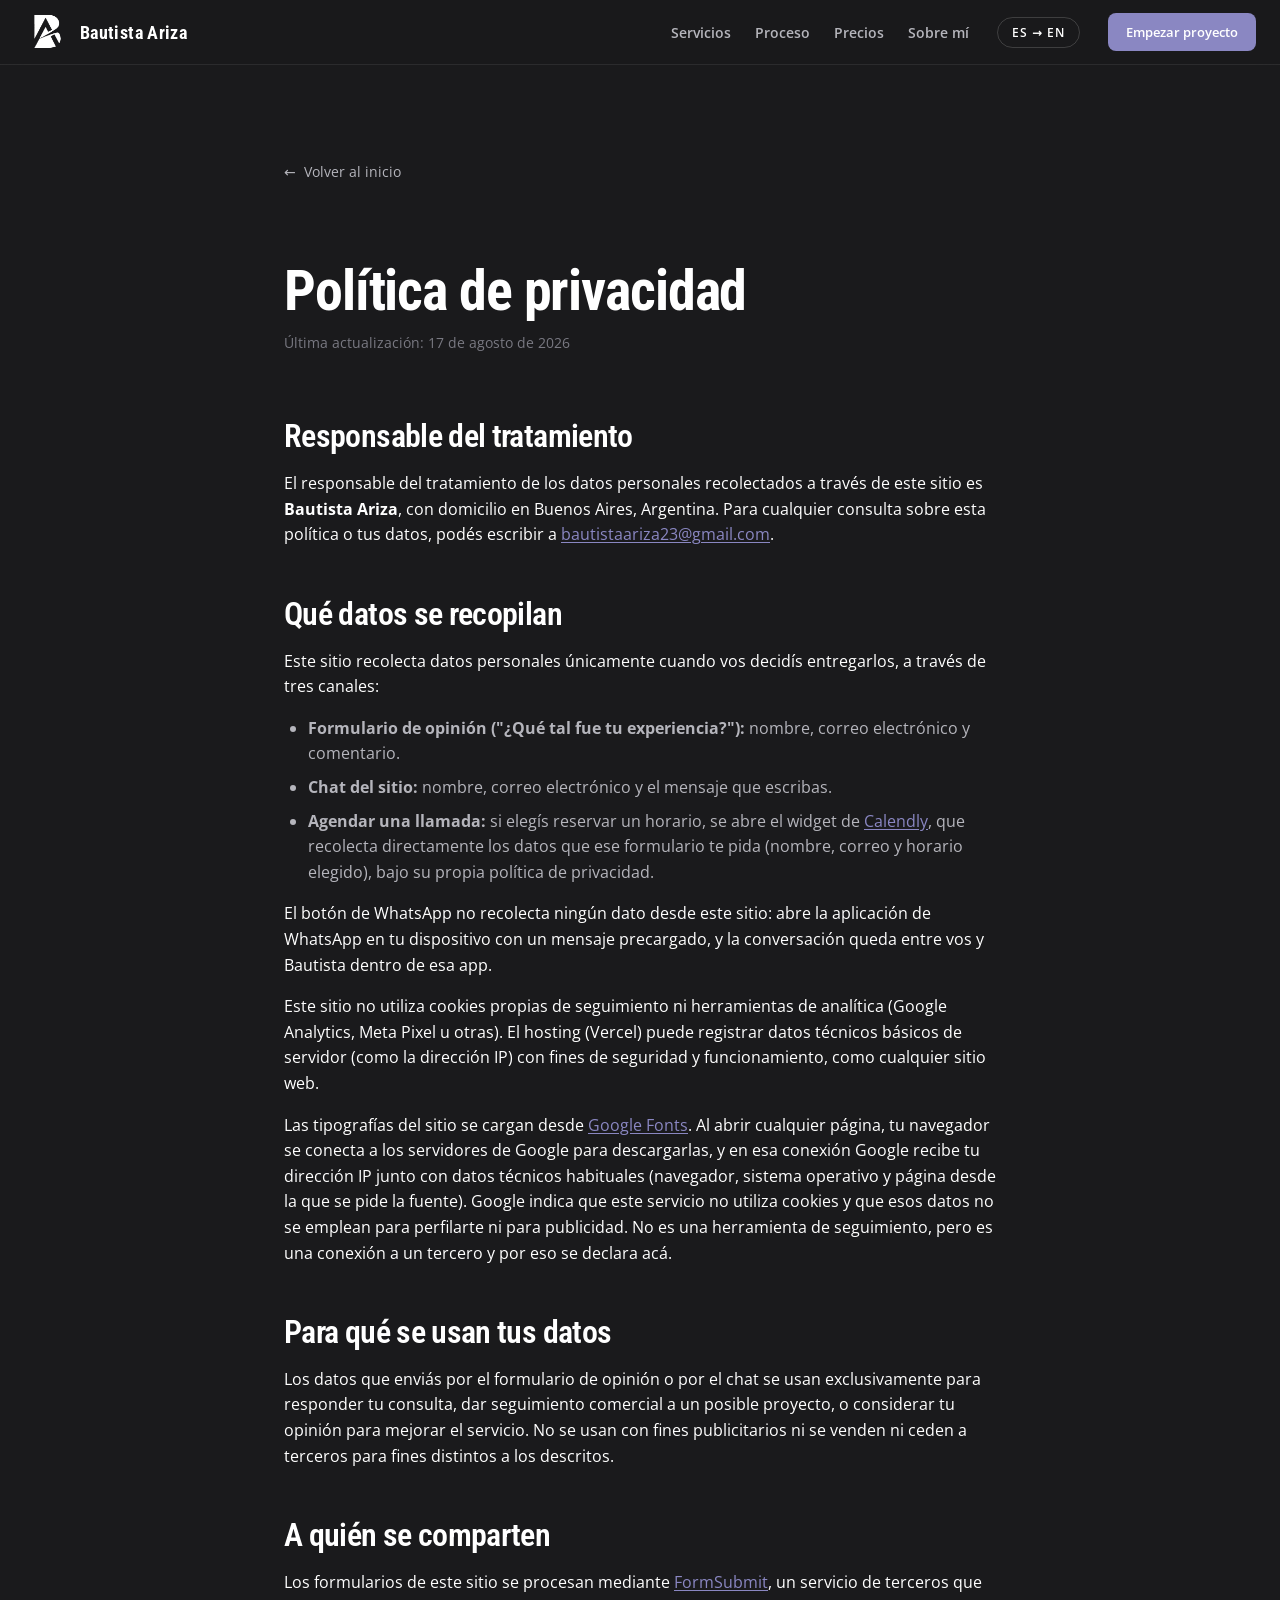
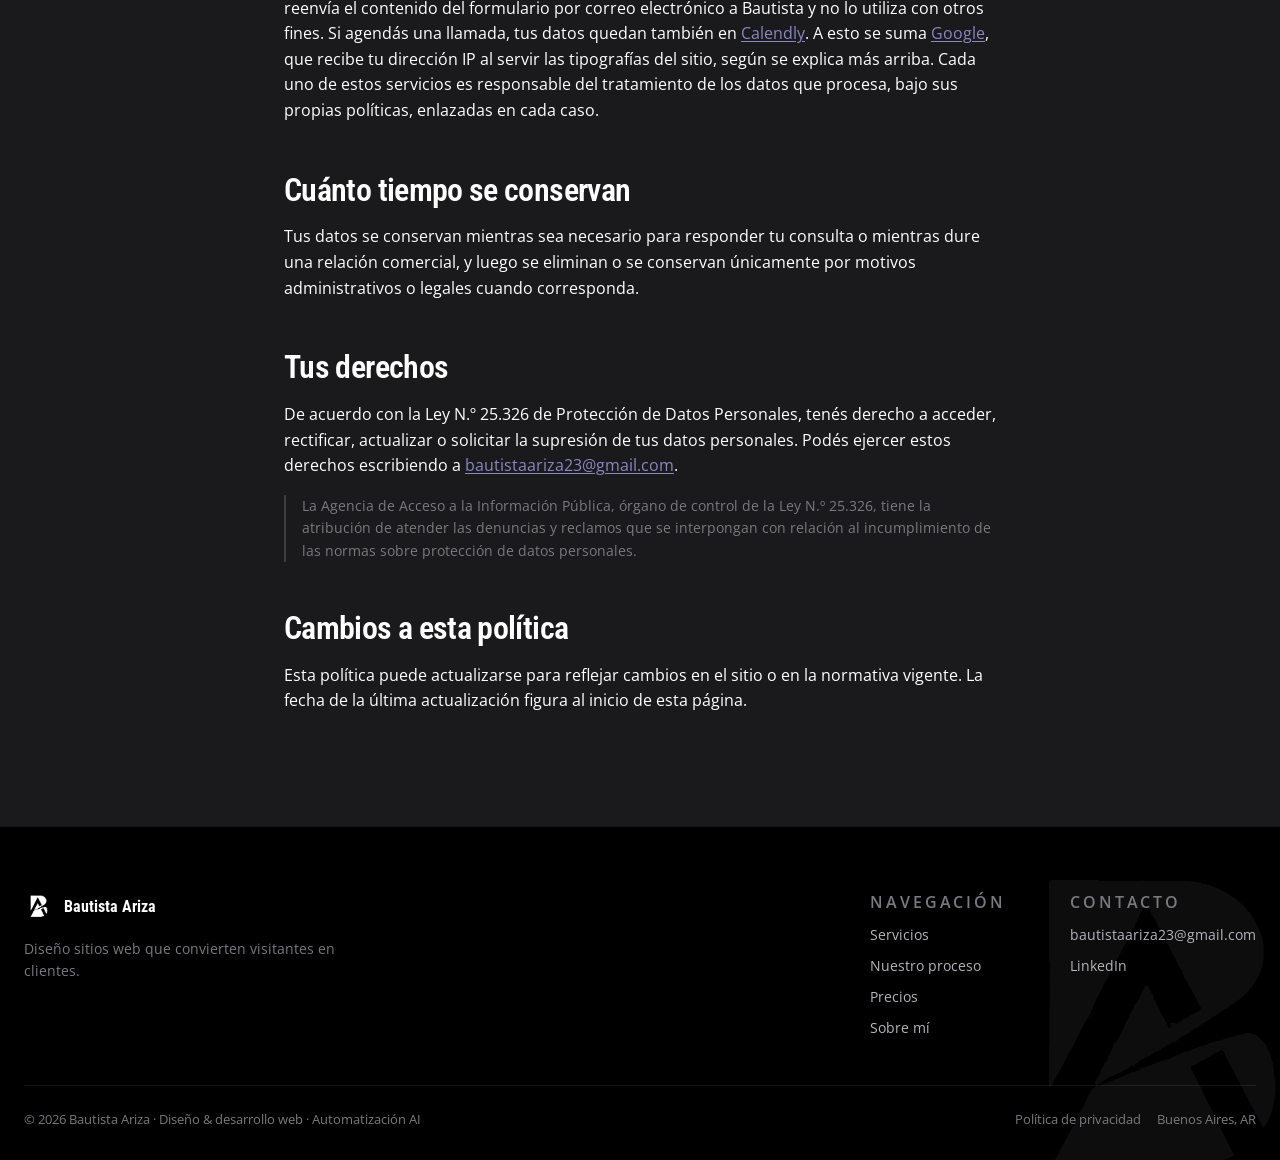
==== privacidad.html @ c078bc6c "Declarar Google Fonts en la política de privacidad css/tokens.css carga Teko, Roboto Condensed y Ope" ====
<!DOCTYPE html>
<html lang="es" data-lang="es" data-theme="dark">
<head>
<meta charset="utf-8">
<meta name="viewport" content="width=device-width, initial-scale=1">
<title>Política de privacidad — Bautista Ariza</title>
<meta name="description" content="Política de privacidad y tratamiento de datos personales del sitio de Bautista Ariza, diseño y desarrollo web.">
<meta name="robots" content="noindex, follow">
<link rel="canonical" href="https://bautistai.vercel.app/privacidad">

<link rel="icon" href="assets/img/logo.png" type="image/png">
<link rel="stylesheet" href="css/tokens.css">
<link rel="stylesheet" href="css/styles.css">

<script src="js/main.js" defer></script>
</head>

<body>

<div class="scroll-progress" id="scroll-progress" aria-hidden="true"></div>

<!-- ====================================================================== -->
<!-- Navegación                                                             -->
<!-- ====================================================================== -->
<nav class="site-nav">
  <div class="nav-inner">
    <a href="/" class="nav-brand">
      <img src="assets/img/logo.png" alt="Bautista Ariza">
      <span class="nav-brand-name">Bautista Ariza</span>
    </a>

    <div class="nav-right">
      <div class="nav-links">
        <a href="/#servicios"><span class="lang-es">Servicios</span><span class="lang-en">Services</span></a>
        <a href="/#proceso"><span class="lang-es">Proceso</span><span class="lang-en">Process</span></a>
        <a href="/#precios"><span class="lang-es">Precios</span><span class="lang-en">Pricing</span></a>
        <a href="/#sobre-mi"><span class="lang-es">Sobre mí</span><span class="lang-en">About</span></a>
      </div>

      <button type="button" class="nav-lang" id="lang-toggle">
        <span class="lang-es">ES → EN</span><span class="lang-en">EN → ES</span>
      </button>

      <a href="/#precios" class="btn btn-primary btn-sm nav-cta">
        <span class="lang-es">Empezar proyecto</span><span class="lang-en">Start a project</span>
      </a>

      <button type="button" class="nav-burger" id="nav-burger" aria-label="Menú" aria-expanded="false" aria-controls="nav-mobile">
        <svg width="20" height="20" viewBox="0 0 24 24" fill="none" stroke="currentColor" stroke-width="1.5" stroke-linecap="round" aria-hidden="true"><path d="M4 7h16"></path><path d="M4 12h16"></path><path d="M4 17h16"></path></svg>
      </button>
    </div>
  </div>

  <div class="nav-mobile" id="nav-mobile">
    <a href="/#servicios"><span class="lang-es">Servicios</span><span class="lang-en">Services</span></a>
    <a href="/#proceso"><span class="lang-es">Proceso</span><span class="lang-en">Process</span></a>
    <a href="/#precios"><span class="lang-es">Precios</span><span class="lang-en">Pricing</span></a>
    <a href="/#sobre-mi"><span class="lang-es">Sobre mí</span><span class="lang-en">About</span></a>
    <a href="/#precios" class="btn btn-primary btn-block">
      <span class="lang-es">Empezar proyecto</span><span class="lang-en">Start a project</span>
    </a>
  </div>
</nav>

<main>
  <section class="section legal wrap">
    <a href="/" class="legal-back">
      <span aria-hidden="true">←</span>
      <span class="lang-es">Volver al inicio</span><span class="lang-en">Back to home</span>
    </a>

    <h1 class="legal-title">
      <span class="lang-es">Política de privacidad</span>
      <span class="lang-en">Privacy policy</span>
    </h1>
    <p class="legal-updated">
      <span class="lang-es">Última actualización: 17 de agosto de 2026</span>
      <span class="lang-en">Last updated: August 17, 2026</span>
    </p>

    <div class="legal-body">
      <!-- ================================================================ -->
      <!-- ESPAÑOL                                                          -->
      <!-- ================================================================ -->
      <div class="lang-es">
        <h2>Responsable del tratamiento</h2>
        <p>
          El responsable del tratamiento de los datos personales recolectados a través de
          este sitio es <strong>Bautista Ariza</strong>, con domicilio en Buenos Aires,
          Argentina. Para cualquier consulta sobre esta política o tus datos, podés
          escribir a <a href="mailto:bautistaariza23@gmail.com">bautistaariza23@gmail.com</a>.
        </p>

        <h2>Qué datos se recopilan</h2>
        <p>Este sitio recolecta datos personales únicamente cuando vos decidís
          entregarlos, a través de tres canales:</p>
        <ul>
          <li><strong>Formulario de opinión ("¿Qué tal fue tu experiencia?"):</strong>
            nombre, correo electrónico y comentario.</li>
          <li><strong>Chat del sitio:</strong> nombre, correo electrónico y el mensaje
            que escribas.</li>
          <li><strong>Agendar una llamada:</strong> si elegís reservar un horario, se
            abre el widget de <a href="https://calendly.com/privacy" target="_blank" rel="noopener">Calendly</a>,
            que recolecta directamente los datos que ese formulario te pida (nombre,
            correo y horario elegido), bajo su propia política de privacidad.</li>
        </ul>
        <p>El botón de WhatsApp no recolecta ningún dato desde este sitio: abre la
          aplicación de WhatsApp en tu dispositivo con un mensaje precargado, y la
          conversación queda entre vos y Bautista dentro de esa app.</p>
        <p>Este sitio no utiliza cookies propias de seguimiento ni herramientas de
          analítica (Google Analytics, Meta Pixel u otras). El hosting (Vercel) puede
          registrar datos técnicos básicos de servidor (como la dirección IP) con
          fines de seguridad y funcionamiento, como cualquier sitio web.</p>
        <p>Las tipografías del sitio se cargan desde
          <a href="https://policies.google.com/privacy" target="_blank" rel="noopener">Google Fonts</a>.
          Al abrir cualquier página, tu navegador se conecta a los servidores de Google
          para descargarlas, y en esa conexión Google recibe tu dirección IP junto con
          datos técnicos habituales (navegador, sistema operativo y página desde la que
          se pide la fuente). Google indica que este servicio no utiliza cookies y que
          esos datos no se emplean para perfilarte ni para publicidad. No es una
          herramienta de seguimiento, pero es una conexión a un tercero y por eso se
          declara acá.</p>

        <h2>Para qué se usan tus datos</h2>
        <p>Los datos que enviás por el formulario de opinión o por el chat se usan
          exclusivamente para responder tu consulta, dar seguimiento comercial a un
          posible proyecto, o considerar tu opinión para mejorar el servicio. No se
          usan con fines publicitarios ni se venden ni ceden a terceros para fines
          distintos a los descritos.</p>

        <h2>A quién se comparten</h2>
        <p>Los formularios de este sitio se procesan mediante
          <a href="https://formsubmit.co/privacy" target="_blank" rel="noopener">FormSubmit</a>,
          un servicio de terceros que reenvía el contenido del formulario por correo
          electrónico a Bautista y no lo utiliza con otros fines. Si agendás una
          llamada, tus datos quedan también en <a href="https://calendly.com/privacy" target="_blank" rel="noopener">Calendly</a>.
          A esto se suma <a href="https://policies.google.com/privacy" target="_blank" rel="noopener">Google</a>,
          que recibe tu dirección IP al servir las tipografías del sitio, según se
          explica más arriba. Cada uno de estos servicios es responsable del
          tratamiento de los datos que procesa, bajo sus propias políticas, enlazadas
          en cada caso.</p>

        <h2>Cuánto tiempo se conservan</h2>
        <p>Tus datos se conservan mientras sea necesario para responder tu consulta o
          mientras dure una relación comercial, y luego se eliminan o se conservan
          únicamente por motivos administrativos o legales cuando corresponda.</p>

        <h2>Tus derechos</h2>
        <p>De acuerdo con la Ley N.º 25.326 de Protección de Datos Personales, tenés
          derecho a acceder, rectificar, actualizar o solicitar la supresión de tus
          datos personales. Podés ejercer estos derechos escribiendo a
          <a href="mailto:bautistaariza23@gmail.com">bautistaariza23@gmail.com</a>.</p>
        <p class="legal-note">
          La Agencia de Acceso a la Información Pública, órgano de control de la
          Ley N.º 25.326, tiene la atribución de atender las denuncias y reclamos que
          se interpongan con relación al incumplimiento de las normas sobre protección
          de datos personales.
        </p>

        <h2>Cambios a esta política</h2>
        <p>Esta política puede actualizarse para reflejar cambios en el sitio o en la
          normativa vigente. La fecha de la última actualización figura al inicio de
          esta página.</p>
      </div>

      <!-- ================================================================ -->
      <!-- ENGLISH                                                          -->
      <!-- ================================================================ -->
      <div class="lang-en">
        <h2>Data controller</h2>
        <p>
          The controller responsible for the personal data collected through this
          site is <strong>Bautista Ariza</strong>, based in Buenos Aires, Argentina.
          For any question about this policy or your data, you can write to
          <a href="mailto:bautistaariza23@gmail.com">bautistaariza23@gmail.com</a>.
        </p>

        <h2>What data is collected</h2>
        <p>This site collects personal data only when you choose to provide it,
          through three channels:</p>
        <ul>
          <li><strong>Feedback form ("How was your experience?"):</strong> name,
            email address and comment.</li>
          <li><strong>Site chat:</strong> name, email address and the message you
            write.</li>
          <li><strong>Booking a call:</strong> if you choose to book a time, the
            <a href="https://calendly.com/privacy" target="_blank" rel="noopener">Calendly</a>
            widget opens and collects directly whatever that form asks for (name,
            email and chosen time), under its own privacy policy.</li>
        </ul>
        <p>The WhatsApp button does not collect any data from this site: it opens
          the WhatsApp app on your device with a pre-filled message, and the
          conversation stays between you and Bautista inside that app.</p>
        <p>This site does not use its own tracking cookies or analytics tools
          (Google Analytics, Meta Pixel or others). The hosting provider (Vercel)
          may log basic technical server data (such as IP address) for security and
          operational purposes, as any website does.</p>
        <p>The site's typefaces are loaded from
          <a href="https://policies.google.com/privacy" target="_blank" rel="noopener">Google Fonts</a>.
          When you open any page, your browser connects to Google's servers to
          download them, and through that connection Google receives your IP address
          along with standard technical data (browser, operating system and the page
          requesting the font). Google states that this service sets no cookies and
          that the data is not used to profile you or for advertising. It is not a
          tracking tool, but it is a connection to a third party, which is why it is
          disclosed here.</p>

        <h2>How your data is used</h2>
        <p>Data submitted through the feedback form or the chat is used solely to
          respond to your inquiry, follow up on a potential project, or consider
          your feedback to improve the service. It is not used for advertising and
          is never sold or shared with third parties for purposes other than those
          described here.</p>

        <h2>Who it's shared with</h2>
        <p>Forms on this site are processed through
          <a href="https://formsubmit.co/privacy" target="_blank" rel="noopener">FormSubmit</a>,
          a third-party service that forwards the form's content by email to
          Bautista and does not use it for any other purpose. If you book a call,
          your data is also held by <a href="https://calendly.com/privacy" target="_blank" rel="noopener">Calendly</a>.
          In addition, <a href="https://policies.google.com/privacy" target="_blank" rel="noopener">Google</a>
          receives your IP address when serving the site's typefaces, as explained
          above. Each of these services is responsible for the data it processes,
          under its own policy, linked in each case.</p>

        <h2>How long it's kept</h2>
        <p>Your data is kept for as long as needed to respond to your inquiry or
          for the duration of a business relationship, and is then deleted or kept
          only for administrative or legal reasons where applicable.</p>

        <h2>Your rights</h2>
        <p>Under Argentina's Personal Data Protection Law No. 25,326, you have the
          right to access, correct, update or request deletion of your personal
          data. You can exercise these rights by writing to
          <a href="mailto:bautistaariza23@gmail.com">bautistaariza23@gmail.com</a>.</p>
        <p class="legal-note">
          The Agencia de Acceso a la Información Pública, Argentina's data
          protection authority, is empowered to handle complaints related to
          non-compliance with personal data protection rules.
        </p>

        <h2>Changes to this policy</h2>
        <p>This policy may be updated to reflect changes to the site or to
          applicable law. The last-updated date appears at the top of this page.</p>
      </div>
    </div>
  </section>
</main>

<!-- ====================================================================== -->
<!-- Pie de página                                                          -->
<!-- ====================================================================== -->
<footer class="site-footer">
  <img class="footer-watermark" src="assets/img/logo.png" alt="" aria-hidden="true">

  <div class="footer-inner">
    <div class="footer-cols">
      <div class="footer-about">
        <div class="footer-brand">
          <img src="assets/img/logo.png" alt="Bautista Ariza">
          <span class="footer-brand-name">Bautista Ariza</span>
        </div>
        <p class="footer-tagline">
          <span class="lang-es">Diseño sitios web que convierten visitantes en clientes.</span>
          <span class="lang-en">I design websites that turn visitors into clients.</span>
        </p>
      </div>

      <nav class="footer-nav">
        <div class="footer-col">
          <span class="footer-col-title"><span class="lang-es">Navegación</span><span class="lang-en">Navigation</span></span>
          <a href="/#servicios"><span class="lang-es">Servicios</span><span class="lang-en">Services</span></a>
          <a href="/#proceso"><span class="lang-es">Nuestro proceso</span><span class="lang-en">Our process</span></a>
          <a href="/#precios"><span class="lang-es">Precios</span><span class="lang-en">Pricing</span></a>
          <a href="/#sobre-mi"><span class="lang-es">Sobre mí</span><span class="lang-en">About</span></a>
        </div>

        <div class="footer-col">
          <span class="footer-col-title"><span class="lang-es">Contacto</span><span class="lang-en">Contact</span></span>
          <a href="mailto:bautistaariza23@gmail.com">bautistaariza23@gmail.com</a>
          <a href="https://www.linkedin.com/in/bautista-ariza-518144189/" target="_blank" rel="noopener">LinkedIn</a>
        </div>
      </nav>
    </div>

    <div class="footer-bottom">
      <span>© 2026 Bautista Ariza · <span class="lang-es">Diseño &amp; desarrollo web · Automatización AI</span><span class="lang-en">Web design &amp; development · AI automation</span></span>
      <div class="footer-legal">
        <a href="privacidad"><span class="lang-es">Política de privacidad</span><span class="lang-en">Privacy policy</span></a>
        <span>Buenos Aires, AR</span>
      </div>
    </div>
  </div>
</footer>

</body>
</html>
---- css/tokens.css ----
/* ==========================================================================
   BA AGENCY — Design Tokens (Colors + Type)
   --------------------------------------------------------------------------
   Single source of truth for color and typography across the design system.
   Token names follow the system's atomic naming: <category>-<role>-<scale>.
   Semantic vars (h1, body, link…) compose primitive vars and should be
   what most components reference.
   ========================================================================== */

/* -------------------------------------------------------------------- FONTS */
/* We rely on Google Fonts for the three families used across the agency.
   If you self-host, drop the .woff2 files into /fonts and replace below. */
@import url('https://fonts.googleapis.com/css2?family=Teko:wght@300;400;500;600;700&family=Roboto+Condensed:ital,wght@0,300;0,400;0,500;0,600;0,700;1,400&family=Open+Sans:ital,wght@0,300;0,400;0,500;0,600;0,700;1,400&display=swap');

:root {
  /* ===== COLOR — PRIMITIVE ============================================== */
  /* Brand */
  --c-brand-purple:       #5B589C;   /* Primary accent — links, focus, CTAs    */
  --c-brand-purple-700:   #46447B;   /* Hover / pressed                        */
  --c-brand-purple-300:   #8A87C2;   /* Soft accent on dark backgrounds        */
  --c-brand-purple-100:   #E6E5F1;   /* Tinted surfaces, badges                */

  /* Neutral scale — runs from pure black to pure white */
  --c-black:              #000000;
  --c-ink-900:            #1A1A1C;   /* Primary surface (dark UI)              */
  --c-ink-800:            #25252A;   /* Elevated dark surfaces                 */
  --c-ink-700:            #33333A;   /* Borders on dark / disabled fg          */
  --c-ink-500:            #797982;   /* Secondary text / muted icons           */
  --c-ink-300:            #B5B5BC;   /* Hairlines / disabled text on light     */
  --c-ink-100:            #EFEFF1;   /* Light surface tint                     */
  --c-ink-50:             #F7F7F9;   /* App background (light)                 */
  --c-white:              #FFFFFF;

  /* ===== COLOR — SEMANTIC =============================================== */
  /* These are the vars components should USE. Light theme defaults. */
  --bg-canvas:            var(--c-white);
  --bg-surface:           var(--c-white);
  --bg-surface-2:         var(--c-ink-50);
  --bg-inverse:           var(--c-ink-900);

  --fg-primary:           var(--c-ink-900);
  --fg-secondary:         var(--c-ink-500);
  --fg-tertiary:          var(--c-ink-300);
  --fg-on-inverse:        var(--c-white);
  --fg-on-accent:         var(--c-white);

  --border-subtle:        rgba(26, 26, 28, 0.08);
  --border-default:       rgba(26, 26, 28, 0.16);
  --border-strong:        var(--c-ink-700);

  --accent:               var(--c-brand-purple);
  --accent-hover:         var(--c-brand-purple-700);
  --accent-soft:          var(--c-brand-purple-100);

  --focus-ring:           rgba(91, 88, 156, 0.45);

  /* Status */
  --c-success:            #2E9D63;
  --c-warning:            #D08A1E;
  --c-error:              #D04646;
  --c-info:               #3577CC;

  /* ===== TYPOGRAPHY — FAMILIES ========================================== */
  --font-display:         'Teko', 'Roboto Condensed', 'Oswald', sans-serif;
  --font-heading:         'Roboto Condensed', 'Teko', sans-serif;
  --font-body:            'Open Sans', system-ui, -apple-system, sans-serif;
  --font-mono:            ui-monospace, 'JetBrains Mono', SFMono-Regular, Menlo, monospace;

  /* ===== TYPOGRAPHY — SCALE ============================================= */
  /* Derived from a 1.250 (major third) ratio, anchored at 16px body.       */
  --t-xs:                 0.75rem;   /* 12px — captions, labels             */
  --t-sm:                 0.875rem;  /* 14px — small body                   */
  --t-base:               1rem;      /* 16px — body                         */
  --t-lg:                 1.125rem;  /* 18px — lead paragraph               */
  --t-xl:                 1.5rem;    /* 24px — h5/h6                        */
  --t-2xl:                2rem;      /* 32px — h3/h4                        */
  --t-3xl:                2.75rem;   /* 44px — h2                           */
  --t-4xl:                3.75rem;   /* 60px — h1                           */
  --t-5xl:                5.5rem;    /* 88px — hero display                 */
  --t-6xl:                7.5rem;    /* 120px — billboard / landing hero    */

  /* ===== TYPOGRAPHY — WEIGHTS / LH / TRACKING =========================== */
  --w-light:              300;
  --w-regular:            400;
  --w-medium:             500;
  --w-semi:               600;
  --w-bold:               700;

  --lh-tight:             1.02;       /* Display — Teko looks best very tight */
  --lh-snug:              1.15;
  --lh-normal:            1.4;
  --lh-relaxed:           1.6;        /* Body copy                            */

  --ls-tight:             -0.02em;
  --ls-display:           -0.01em;
  --ls-normal:            0;
  --ls-wide:              0.04em;
  --ls-eyebrow:           0.18em;     /* Uppercase eyebrows / kickers         */

  /* ===== SPACING (4px grid) ============================================= */
  --s-1:  4px;  --s-2:  8px;   --s-3:  12px; --s-4:  16px;
  --s-5:  20px; --s-6:  24px;  --s-7:  28px; --s-8:  32px;
  --s-12: 48px; --s-16: 64px;  --s-24: 96px; --s-32: 128px;

  /* ===== RADIUS ========================================================= */
  --r-none:  0;
  --r-sm:    4px;
  --r-md:    8px;
  --r-lg:    16px;
  --r-full:  9999px;

  /* ===== SHADOW / ELEVATION ============================================= */
  --shadow-sm:  0 1px 2px rgba(0,0,0,0.06), 0 1px 1px rgba(0,0,0,0.04);
  --shadow-md:  0 4px 12px rgba(0,0,0,0.08), 0 1px 2px rgba(0,0,0,0.04);
  --shadow-lg:  0 12px 32px rgba(0,0,0,0.12), 0 2px 6px rgba(0,0,0,0.06);
  --shadow-xl:  0 28px 64px rgba(0,0,0,0.18), 0 4px 12px rgba(0,0,0,0.08);
  --shadow-glow:0 0 0 4px var(--focus-ring);

  /* ===== MOTION ========================================================= */
  --dur-fast:    150ms;
  --dur-normal:  250ms;
  --dur-slow:    400ms;
  --ease-out:    cubic-bezier(0.16, 1, 0.3, 1);
  --ease-inout:  cubic-bezier(0.65, 0, 0.35, 1);
  --ease-spring: cubic-bezier(0.34, 1.56, 0.64, 1);
}

/* Dark theme — flip semantic vars; primitives unchanged. */
[data-theme="dark"], .theme-dark {
  --bg-canvas:      var(--c-ink-900);
  --bg-surface:     var(--c-ink-800);
  --bg-surface-2:   var(--c-ink-700);
  --bg-inverse:     var(--c-white);

  --fg-primary:     var(--c-white);
  --fg-secondary:   var(--c-ink-300);
  --fg-tertiary:    var(--c-ink-500);
  --fg-on-inverse:  var(--c-ink-900);

  --border-subtle:  rgba(255, 255, 255, 0.08);
  --border-default: rgba(255, 255, 255, 0.16);
  --border-strong:  var(--c-ink-300);

  --accent:         var(--c-brand-purple-300);
  --accent-hover:   var(--c-brand-purple);
  --accent-soft:    rgba(91, 88, 156, 0.18);
}

/* ==========================================================================
   SEMANTIC TYPE STYLES
   These classes are the canonical text styles. Use them rather than rolling
   one-off font-size/weight combos in components.
   ========================================================================== */

.t-display,
.t-display-xl {
  font-family: var(--font-display);
  font-weight: var(--w-medium);
  font-size: var(--t-6xl);
  line-height: var(--lh-tight);
  letter-spacing: var(--ls-display);
  text-transform: uppercase;
}

.t-display-lg {
  font-family: var(--font-display);
  font-weight: var(--w-medium);
  font-size: var(--t-5xl);
  line-height: var(--lh-tight);
  letter-spacing: var(--ls-display);
  text-transform: uppercase;
}

.t-h1, h1 {
  font-family: var(--font-heading);
  font-weight: var(--w-bold);
  font-size: var(--t-4xl);
  line-height: var(--lh-snug);
  letter-spacing: var(--ls-tight);
}

.t-h2, h2 {
  font-family: var(--font-heading);
  font-weight: var(--w-bold);
  font-size: var(--t-3xl);
  line-height: var(--lh-snug);
  letter-spacing: var(--ls-tight);
}

.t-h3, h3 {
  font-family: var(--font-heading);
  font-weight: var(--w-semi);
  font-size: var(--t-2xl);
  line-height: var(--lh-snug);
}

.t-h4, h4 {
  font-family: var(--font-heading);
  font-weight: var(--w-semi);
  font-size: var(--t-xl);
  line-height: var(--lh-snug);
}

.t-eyebrow {
  font-family: var(--font-body);
  font-weight: var(--w-semi);
  font-size: var(--t-xs);
  letter-spacing: var(--ls-eyebrow);
  text-transform: uppercase;
  color: var(--accent);
}

.t-lead {
  font-family: var(--font-body);
  font-weight: var(--w-regular);
  font-size: var(--t-lg);
  line-height: var(--lh-relaxed);
  color: var(--fg-secondary);
}

.t-body, p {
  font-family: var(--font-body);
  font-weight: var(--w-regular);
  font-size: var(--t-base);
  line-height: var(--lh-relaxed);
  color: var(--fg-primary);
}

.t-small {
  font-family: var(--font-body);
  font-weight: var(--w-regular);
  font-size: var(--t-sm);
  line-height: var(--lh-normal);
  color: var(--fg-secondary);
}

.t-caption {
  font-family: var(--font-body);
  font-weight: var(--w-regular);
  font-size: var(--t-xs);
  line-height: var(--lh-normal);
  color: var(--fg-secondary);
}

.t-label {
  font-family: var(--font-body);
  font-weight: var(--w-semi);
  font-size: var(--t-sm);
  line-height: var(--lh-normal);
  letter-spacing: var(--ls-wide);
  text-transform: uppercase;
}

.t-mono, code {
  font-family: var(--font-mono);
  font-size: 0.92em;
}

a, .t-link {
  color: var(--accent);
  text-decoration: none;
  border-bottom: 1px solid currentColor;
  transition: color var(--dur-fast) var(--ease-out);
}
a:hover, .t-link:hover { color: var(--accent-hover); }
---- css/styles.css ----
/* ==========================================================================
   BA AGENCY — Hoja de estilos principal
   --------------------------------------------------------------------------
   Depende de tokens.css (variables de color, tipografía, espaciado y motion).
   Organización del archivo:
     1. Reset y base
     2. Utilidades (layout, idioma, accesibilidad)
     3. Componentes reutilizables (botones, tarjetas, etiquetas)
     4. Secciones (nav, hero, servicios, proceso, precios, sobre mí…)
     5. Animaciones
     6. Media queries
   ========================================================================== */

/* ==========================================================================
   1. RESET Y BASE
   ========================================================================== */

* {
  box-sizing: border-box;
}

html {
  scroll-behavior: smooth;
  background: var(--c-ink-900);
}

body {
  margin: 0;
  background: var(--c-ink-900);
  color: var(--c-white);
  font-family: var(--font-body);
  min-height: 100vh;
}

img {
  display: block;
  max-width: 100%;
}

button {
  font-family: inherit;
  cursor: pointer;
}

a {
  color: var(--c-brand-purple-300);
  text-decoration: none;
  border-bottom: none;
}

a:hover {
  color: #b5b3d9;
}

/* ==========================================================================
   2. UTILIDADES
   ========================================================================== */

/* Contenedor centrado estándar del sitio */
.wrap {
  max-width: 1280px;
  margin: 0 auto;
}

/* Cambio de idioma: el atributo data-lang en <html> decide qué se muestra */
.lang-en {
  display: none;
}

[data-lang='en'] .lang-en {
  display: revert;
}

[data-lang='en'] .lang-es {
  display: none;
}

/* Oculta visualmente pero mantiene el contenido para lectores de pantalla */
.visually-hidden {
  position: absolute;
  width: 1px;
  height: 1px;
  padding: 0;
  margin: -1px;
  overflow: hidden;
  clip: rect(0 0 0 0);
  white-space: nowrap;
  border: 0;
}

/* Grillas responsivas */
.grid {
  display: grid;
  gap: var(--s-6);
}

.grid-2 {
  grid-template-columns: repeat(2, 1fr);
}

.grid-3 {
  grid-template-columns: repeat(3, 1fr);
}

.grid-4 {
  grid-template-columns: repeat(4, 1fr);
  align-items: stretch;
}

/* Fila de botones / elementos en línea */
.actions {
  display: flex;
  gap: var(--s-4);
  flex-wrap: wrap;
  justify-content: center;
}

/* ==========================================================================
   3. COMPONENTES
   ========================================================================== */

/* --- Etiqueta de sección (eyebrow) ------------------------------------- */
.eyebrow {
  font-size: var(--t-xs);
  font-weight: var(--w-semi);
  letter-spacing: var(--ls-eyebrow);
  text-transform: uppercase;
  color: var(--c-brand-purple-300);
}

.section-head .eyebrow {
  display: block;
  margin-bottom: var(--s-4);
}

/* Línea decorativa que se dibuja al entrar en pantalla */
[data-reveal] .eyebrow {
  position: relative;
  padding-left: var(--s-8);
}

[data-reveal] .eyebrow::before {
  content: '';
  position: absolute;
  left: 0;
  top: 50%;
  width: 20px;
  height: 1px;
  background: currentColor;
  transform: translateY(-50%) scaleX(0);
  transform-origin: 0 50%;
  transition: transform var(--dur-slow) var(--ease-out) 120ms;
}

[data-reveal].rv-in .eyebrow::before {
  transform: translateY(-50%) scaleX(1);
}

/* --- Botones ------------------------------------------------------------ */
.btn {
  position: relative;
  overflow: hidden;
  display: inline-flex;
  align-items: center;
  gap: var(--s-2);
  font-family: var(--font-body);
  font-weight: var(--w-semi);
  font-size: var(--t-sm);
  border: 0;
  border-radius: var(--r-md);
  padding: var(--s-3) var(--s-5);
  text-decoration: none;
  background: transparent;
  color: var(--c-white);
  transition:
    transform var(--dur-normal) var(--ease-spring),
    box-shadow var(--dur-normal) ease-out,
    background-color var(--dur-normal) ease-out,
    border-color var(--dur-normal) ease-out,
    color var(--dur-normal) ease-out;
}

/* Brillo que recorre el botón al pasar el mouse */
.btn::after {
  content: '';
  position: absolute;
  top: 0;
  left: -130%;
  width: 60%;
  height: 100%;
  background: linear-gradient(105deg, transparent, rgba(255, 255, 255, 0.22), transparent);
  transform: skewX(-18deg);
  transition: left 500ms ease-out;
  pointer-events: none;
}

.btn:hover::after {
  left: 170%;
}

.btn:hover {
  transform: translateY(-2px) scale(1.02);
}

.btn:active {
  transform: translateY(0) scale(0.98);
}

.btn-primary {
  background: var(--c-brand-purple-300);
  color: var(--c-white);
}

.btn-primary:hover {
  background: #6e6bb8;
  color: var(--c-white);
  box-shadow: 0 8px 28px rgba(91, 88, 156, 0.45);
}

.btn-outline {
  border: 1px solid var(--border-default);
  color: var(--c-white);
  background: transparent;
}

.btn-outline:hover {
  border-color: var(--c-brand-purple-300);
  background: rgba(91, 88, 156, 0.14);
  color: var(--c-white);
  box-shadow: 0 6px 22px rgba(91, 88, 156, 0.25);
}

/* Opción elegida (botones de experiencia en la sección de feedback) */
.btn-outline.is-active {
  border-color: var(--c-brand-purple-300);
}

/* Tamaños */
.btn-lg {
  font-size: 15px;
  padding: 14px var(--s-7);
}

.btn-sm {
  font-size: 13px;
  padding: 10px 18px;
}

/* Botón que se ancla al fondo de una tarjeta de precio */
.btn-block {
  margin-top: auto;
  justify-content: center;
}

/* --- Píldoras ----------------------------------------------------------- */
.pill {
  margin: 0;
  /* tokens.css da line-height 1.6 a todo <p>; acá la píldora se ajusta al texto */
  line-height: normal;
  display: inline-flex;
  align-items: center;
  gap: var(--s-2);
  border: 1px solid rgba(138, 135, 194, 0.4);
  border-radius: var(--r-full);
  padding: 6px var(--s-4);
  font-size: var(--t-xs);
  font-weight: var(--w-semi);
  letter-spacing: var(--ls-eyebrow);
  text-transform: uppercase;
  color: var(--c-brand-purple-300);
}

.pill-dot {
  width: 6px;
  height: 6px;
  border-radius: 50%;
  background: var(--c-brand-purple-300);
  display: inline-block;
}

/* Píldora seleccionable (sección "Sobre mí") */
.pill-choice {
  border: 1px solid var(--border-default);
  border-radius: var(--r-full);
  color: var(--c-white);
  background: transparent;
  font-size: var(--t-sm);
}

.pill-choice:hover,
.pill-choice.is-active {
  border-color: var(--c-brand-purple-300);
  color: var(--c-brand-purple-300);
  background: rgba(255, 255, 255, 0.04);
}

/* --- Tarjetas ----------------------------------------------------------- */
.card {
  display: flex;
  flex-direction: column;
  gap: var(--s-4);
  border-radius: var(--r-lg);
  padding: 40px;
}

.card-filled {
  background: var(--c-ink-800);
}

.card-outlined {
  border: 1px solid var(--border-subtle);
}

.card-head {
  display: flex;
  justify-content: space-between;
  align-items: flex-start;
}

.card-head-center {
  align-items: center;
}

.card-title {
  font-family: var(--font-heading);
  font-weight: var(--w-semi);
  font-size: 26px;
  margin: 0;
  color: var(--c-white);
}

/* Variante usada en las tarjetas del proceso */
.card-title-sm {
  font-size: 24px;
}

.card-text {
  margin: 0;
  color: var(--c-ink-300);
  line-height: var(--lh-relaxed);
  font-size: 15px;
}

.card-icon {
  flex-shrink: 0;
}

/* Numeración de servicios (01, 02…) */
.card-number {
  font-family: var(--font-display);
  font-size: 44px;
  line-height: 1;
  color: var(--c-brand-purple-300);
  font-weight: var(--w-medium);
}

/* Numeración romana del proceso (I, II, III) */
.card-step {
  font-family: var(--font-display);
  font-size: 52px;
  line-height: 1;
  color: var(--c-white);
  font-weight: var(--w-light);
}

/* Insignia de rango de días */
.badge-day {
  border: 1px solid rgba(138, 135, 194, 0.4);
  color: var(--c-brand-purple-300);
  border-radius: var(--r-full);
  padding: var(--s-1) var(--s-3);
  font-size: 11px;
  font-weight: var(--w-semi);
  letter-spacing: 0.1em;
  white-space: nowrap;
}

/* --- Formularios -------------------------------------------------------- */
.field {
  display: flex;
  flex-direction: column;
  gap: var(--s-2);
}

.label {
  font-size: var(--t-sm);
  font-weight: var(--w-semi);
  color: var(--c-ink-300);
}

.input,
.textarea {
  width: 100%;
  background: var(--c-ink-800);
  border: 1px solid var(--c-ink-700);
  border-radius: var(--r-md);
  color: var(--c-white);
  font-family: var(--font-body);
  font-size: 15px;
  outline: none;
  transition:
    border-color var(--dur-fast) var(--ease-out),
    box-shadow var(--dur-fast) var(--ease-out);
}

.input {
  padding: var(--s-3) var(--s-4);
}

.textarea {
  line-height: var(--lh-relaxed);
  padding: var(--s-4);
  resize: vertical;
}

.input:focus,
.textarea:focus {
  border-color: var(--c-brand-purple-300);
  box-shadow: 0 0 0 3px var(--focus-ring);
}

.form-error {
  margin: 0;
  font-size: 13px;
  color: #c25a5a;
}

.form-success {
  margin: 0;
  font-size: var(--t-sm);
  color: var(--c-success);
}

/* ==========================================================================
   4. SECCIONES
   ========================================================================== */

/* --- Barra de progreso de scroll ---------------------------------------- */
.scroll-progress {
  position: fixed;
  top: 0;
  left: 0;
  width: 100%;
  height: 3px;
  background: var(--c-brand-purple-300);
  transform: scaleX(0);
  transform-origin: 0 50%;
  z-index: 60;
  will-change: transform;
}

/* --- Navegación --------------------------------------------------------- */
.site-nav {
  position: fixed;
  top: 0;
  left: 0;
  right: 0;
  z-index: 50;
  backdrop-filter: blur(16px);
  -webkit-backdrop-filter: blur(16px);
  background: rgba(26, 26, 28, 0.7);
  border-bottom: 1px solid var(--border-subtle);
}

.nav-inner {
  max-width: 1280px;
  margin: 0 auto;
  padding: 0 var(--s-6);
  height: 64px;
  display: flex;
  align-items: center;
  justify-content: space-between;
  gap: var(--s-6);
}

.nav-brand {
  display: flex;
  align-items: center;
  gap: var(--s-3);
  border: none;
}

.nav-brand img {
  width: 44px;
  height: 49px;
  object-fit: contain;
}

.nav-brand-name {
  font-family: var(--font-heading);
  font-weight: var(--w-bold);
  font-size: 18px;
  color: var(--c-white);
  letter-spacing: 0.02em;
}

.nav-right {
  display: flex;
  align-items: center;
  gap: 28px;
}

.nav-links {
  display: flex;
  gap: var(--s-6);
  font-size: var(--t-sm);
  font-weight: var(--w-semi);
}

.nav-links a {
  color: var(--c-ink-300);
  border: none;
}

.nav-links a:hover {
  color: var(--c-white);
}

.nav-lang {
  background: transparent;
  border: 1px solid var(--border-default);
  border-radius: var(--r-full);
  color: var(--c-white);
  font-size: var(--t-xs);
  font-weight: var(--w-semi);
  letter-spacing: 0.08em;
  padding: 6px 14px;
  display: inline-flex;
  gap: 6px;
  align-items: center;
  transition:
    border-color var(--dur-fast) var(--ease-out),
    color var(--dur-fast) var(--ease-out);
}

.nav-lang:hover {
  border-color: var(--c-brand-purple-300);
  color: var(--c-brand-purple-300);
}

.nav-burger {
  display: none;
  align-items: center;
  justify-content: center;
  width: 40px;
  height: 40px;
  background: transparent;
  border: 1px solid var(--border-default);
  border-radius: var(--r-md);
  color: var(--c-white);
}

.nav-mobile {
  display: none;
  border-top: 1px solid var(--border-subtle);
  background: rgba(26, 26, 28, 0.95);
  padding: var(--s-4) var(--s-6) var(--s-6);
  flex-direction: column;
  gap: var(--s-4);
  font-size: var(--t-base);
  font-weight: var(--w-semi);
}

.nav-mobile.is-open {
  display: flex;
}

.nav-mobile a {
  color: var(--c-white);
  border: none;
  padding: var(--s-2) 0;
}

/* --- Hero --------------------------------------------------------------- */
.hero {
  position: relative;
  overflow: hidden;
  padding: 200px var(--s-6) 140px;
  text-align: center;
}

/* Resplandor radial detrás del titular */
.hero::before {
  content: '';
  position: absolute;
  inset: 0;
  background: radial-gradient(
    ellipse 70% 55% at 50% -10%,
    rgba(91, 88, 156, 0.35),
    transparent 70%
  );
  pointer-events: none;
}

.hero-inner {
  position: relative;
  max-width: 960px;
  margin: 0 auto;
  display: flex;
  flex-direction: column;
  align-items: center;
  gap: 28px;
  animation: heroIn var(--dur-slow) var(--ease-out) both;
}

.hero-title {
  font-family: var(--font-display);
  font-weight: var(--w-medium);
  font-size: clamp(56px, 8.5vw, 118px);
  line-height: var(--lh-tight);
  letter-spacing: var(--ls-display);
  text-transform: uppercase;
  margin: 0;
  color: var(--c-white);
}

/* Palabra que rota automáticamente en el titular */
.hero-rotator {
  color: var(--c-brand-purple-300);
  display: inline-block;
  animation: wordIn var(--dur-normal) var(--ease-out) both;
}

.hero-lead {
  font-size: var(--t-lg);
  line-height: var(--lh-relaxed);
  color: var(--c-ink-300);
  max-width: 600px;
  margin: 0;
  text-wrap: pretty;
}

/* --- Secciones genéricas ------------------------------------------------ */
.section {
  padding: var(--s-24) var(--s-6);
}

.section-dark {
  background: var(--c-black);
}

.section-head {
  margin-bottom: var(--s-16);
}

.section-title {
  font-family: var(--font-display);
  font-weight: var(--w-medium);
  font-size: clamp(44px, 5.5vw, 80px);
  line-height: var(--lh-tight);
  text-transform: uppercase;
  letter-spacing: var(--ls-display);
  margin: 0;
  color: var(--c-white);
}

/* --- Precios ------------------------------------------------------------ */
.pricing-head {
  margin-bottom: var(--s-4);
}

.pricing-intro {
  color: var(--c-ink-300);
  font-size: var(--t-base);
  max-width: 560px;
  margin: 0 0 var(--s-16);
  line-height: var(--lh-relaxed);
}

.price-card {
  background: var(--c-ink-800);
  border-radius: var(--r-lg);
  padding: var(--s-8);
  display: flex;
  flex-direction: column;
  gap: var(--s-4);
}

.price-card-featured {
  border: 1px solid var(--c-brand-purple-300);
  position: relative;
}

.price-badge {
  position: absolute;
  top: -12px;
  left: var(--s-6);
  background: var(--c-brand-purple);
  color: var(--c-white);
  border-radius: var(--r-full);
  padding: var(--s-1) var(--s-3);
  font-size: 11px;
  font-weight: var(--w-semi);
  letter-spacing: 0.08em;
}

.price-title {
  font-family: var(--font-heading);
  font-weight: var(--w-bold);
  font-size: 22px;
  margin: var(--s-2) 0 0;
  color: var(--c-white);
  text-transform: uppercase;
}

.price-text {
  margin: 0;
  color: var(--c-ink-300);
  font-size: var(--t-sm);
  line-height: 1.5;
}

/* Bloque "Empezando desde $600" */
.price-line {
  margin: 0;
  line-height: normal;
}

.price-from {
  font-size: var(--t-xs);
  color: var(--c-ink-500);
  display: block;
}

.price-amount {
  font-family: var(--font-display);
  font-size: 48px;
  color: var(--c-white);
  line-height: 1.1;
}

/* "USD" junto al monto: mismo peso que "Empezando desde", no compite con el número */
.price-currency {
  margin-left: var(--s-1);
  font-family: var(--font-body);
  font-size: var(--t-sm);
  font-weight: var(--w-semi);
  letter-spacing: 0.04em;
  color: var(--c-ink-500);
}

.tag-list {
  display: flex;
  flex-wrap: wrap;
  gap: var(--s-2);
}

.tag {
  border: 1px solid var(--border-default);
  border-radius: var(--r-sm);
  padding: var(--s-1) 10px;
  font-size: var(--t-xs);
  color: var(--c-ink-300);
}

/* --- Sobre mí ----------------------------------------------------------- */
.about-inner {
  max-width: 720px;
  margin: 0 auto;
  text-align: center;
  display: flex;
  flex-direction: column;
  align-items: center;
  gap: var(--s-6);
}

.about-photo {
  width: 318px;
  height: 352px;
  object-fit: contain;
}

.about-inner .eyebrow {
  font-size: var(--t-base);
}

.about-text {
  margin: 0;
  font-size: 20px;
  line-height: 1.7;
  color: var(--c-ink-300);
  text-wrap: pretty;
}

.about-question {
  margin: 0;
  font-family: var(--font-heading);
  font-weight: var(--w-semi);
  font-size: 20px;
  color: var(--c-white);
}

.pill-group {
  display: flex;
  flex-wrap: wrap;
  justify-content: center;
  gap: var(--s-3);
  max-width: 640px;
}

/* Bloque de mensaje que aparece al elegir un objetivo */
.goal-box {
  width: 100%;
  max-width: 560px;
  display: flex;
  flex-direction: column;
  gap: var(--s-4);
  text-align: left;
}

.goal-box[hidden] {
  display: none;
}

/* --- Feedback ----------------------------------------------------------- */
.narrow {
  max-width: 800px;
  margin: 0 auto;
  text-align: center;
}

.stack-center {
  display: flex;
  flex-direction: column;
  align-items: center;
  gap: var(--s-6);
}

.feedback-title {
  font-size: clamp(40px, 5vw, 64px);
}

.feedback-lead {
  margin: 0;
  color: var(--c-ink-300);
  font-size: var(--t-base);
  line-height: var(--lh-relaxed);
  max-width: 540px;
}

.feedback-form {
  width: 100%;
  max-width: 560px;
  display: flex;
  flex-direction: column;
  gap: var(--s-4);
  text-align: left;
}

.feedback-form[hidden] {
  display: none;
}

.fb-fields {
  display: grid;
  grid-template-columns: 1fr 1fr;
  gap: var(--s-4);
}

/* --- Documento legal (política de privacidad) --------------------------- */
.legal {
  max-width: 760px;
  padding-top: 160px;
}

.legal-title {
  font-size: clamp(36px, 5vw, 56px);
  margin-bottom: var(--s-2);
}

.legal-updated {
  margin: 0 0 var(--s-16);
  color: var(--c-ink-500);
  font-size: var(--t-sm);
}

.legal-back {
  display: inline-flex;
  align-items: center;
  gap: var(--s-2);
  font-size: var(--t-sm);
  color: var(--c-ink-300);
  border: none;
  margin-bottom: var(--s-8);
}

.legal-back:hover {
  color: var(--c-white);
}

/* Tipografía de lectura: más angosta e interlineada que el resto del sitio,
   pensada para párrafos largos en vez de titulares de marketing. */
.legal-body {
  color: var(--c-ink-300);
  font-size: var(--t-base);
  line-height: var(--lh-relaxed);
}

.legal-body h2 {
  font-family: var(--font-heading);
  font-weight: var(--w-semi);
  font-size: var(--t-2xl);
  color: var(--c-white);
  margin: var(--s-12) 0 var(--s-4);
}

.legal-body h2:first-child {
  margin-top: 0;
}

.legal-body p {
  margin: 0 0 var(--s-4);
}

.legal-body ul {
  margin: 0 0 var(--s-4);
  padding-left: var(--s-6);
}

.legal-body li {
  margin-bottom: var(--s-2);
}

.legal-body a {
  text-decoration: underline;
  text-underline-offset: 2px;
}

.legal-note {
  border-left: 2px solid var(--border-default);
  padding-left: var(--s-4);
  font-size: var(--t-sm);
  color: var(--c-ink-500);
}

/* --- Contacto ----------------------------------------------------------- */
.contact {
  padding: var(--s-32) var(--s-6);
  position: relative;
  overflow: hidden;
}

.contact::before {
  content: '';
  position: absolute;
  inset: 0;
  background: radial-gradient(
    ellipse 60% 60% at 50% 110%,
    rgba(91, 88, 156, 0.25),
    transparent 70%
  );
  pointer-events: none;
}

.contact-inner {
  position: relative;
  max-width: 800px;
  margin: 0 auto;
  text-align: center;
  display: flex;
  flex-direction: column;
  align-items: center;
  gap: 28px;
}

.contact-title {
  font-size: clamp(48px, 7vw, 96px);
}

.contact-note {
  margin: 0;
  font-size: 13px;
  color: var(--c-ink-500);
}

/* --- Pie de página ------------------------------------------------------ */
.site-footer {
  background: var(--c-black);
  border-top: 1px solid var(--border-subtle);
  position: relative;
  overflow: hidden;
}

.footer-watermark {
  position: absolute;
  right: -60px;
  bottom: -80px;
  width: 380px;
  opacity: 0.05;
  pointer-events: none;
}

.footer-inner {
  max-width: 1280px;
  margin: 0 auto;
  padding: var(--s-16) var(--s-6) var(--s-8);
  position: relative;
}

.footer-cols {
  display: flex;
  flex-wrap: wrap;
  gap: var(--s-12);
  justify-content: space-between;
  margin-bottom: var(--s-12);
}

.footer-about {
  max-width: 320px;
  display: flex;
  flex-direction: column;
  gap: var(--s-4);
}

.footer-brand {
  display: flex;
  align-items: center;
  gap: var(--s-3);
}

.footer-brand img {
  width: 28px;
  height: 31px;
  object-fit: contain;
}

.footer-brand-name {
  font-family: var(--font-heading);
  font-weight: var(--w-bold);
  font-size: var(--t-base);
  color: var(--c-white);
}

.footer-tagline {
  margin: 0;
  font-size: var(--t-sm);
  color: var(--c-ink-500);
  line-height: var(--lh-relaxed);
}

.footer-nav {
  display: flex;
  gap: var(--s-16);
  flex-wrap: wrap;
}

.footer-col {
  display: flex;
  flex-direction: column;
  gap: var(--s-3);
}

.footer-col-title {
  font-size: var(--t-base);
  font-weight: var(--w-semi);
  letter-spacing: var(--ls-eyebrow);
  text-transform: uppercase;
  color: var(--c-ink-500);
}

.footer-col a {
  font-size: var(--t-sm);
  color: var(--c-ink-300);
  border: none;
}

.footer-col a:hover {
  color: var(--c-white);
}

.footer-bottom {
  border-top: 1px solid var(--border-subtle);
  padding-top: var(--s-6);
  display: flex;
  justify-content: space-between;
  flex-wrap: wrap;
  gap: var(--s-3);
}

.footer-bottom span {
  font-size: 13px;
  color: var(--c-ink-500);
}

.footer-legal {
  display: flex;
  align-items: center;
  gap: var(--s-4);
}

.footer-legal a {
  font-size: 13px;
  color: var(--c-ink-500);
  border: none;
}

.footer-legal a:hover {
  color: var(--c-white);
}

/* ==========================================================================
   5. ANIMACIONES
   ========================================================================== */

@keyframes heroIn {
  from {
    opacity: 0;
    transform: translateY(16px);
  }
  to {
    opacity: 1;
    transform: none;
  }
}

@keyframes wordIn {
  from {
    opacity: 0;
    transform: translateY(18px);
  }
  to {
    opacity: 1;
    transform: none;
  }
}

/* Elementos que aparecen al entrar en el viewport */
[data-reveal] {
  opacity: 0;
  transform: translateY(24px) scale(0.98);
  transition:
    opacity var(--dur-slow) var(--ease-out),
    transform var(--dur-slow) var(--ease-out),
    border-color var(--dur-normal) var(--ease-out);
}

[data-reveal].rv-in {
  opacity: 1;
  transform: none;
}

/* Elevación al pasar el mouse sobre las tarjetas de una grilla */
.grid-2 > [data-reveal]:hover,
.grid-3 > [data-reveal]:hover,
.grid-4 > [data-reveal]:hover {
  transform: translateY(-8px);
  border-color: rgba(138, 135, 194, 0.35);
}

/* Escalonado de la aparición dentro de una grilla */
.grid > [data-reveal]:nth-child(2) {
  transition-delay: 80ms;
}

.grid > [data-reveal]:nth-child(3) {
  transition-delay: 160ms;
}

.grid > [data-reveal]:nth-child(4) {
  transition-delay: 240ms;
}

.grid-3 > [data-reveal]:nth-child(2) {
  transition-delay: 100ms;
}

.grid-3 > [data-reveal]:nth-child(3) {
  transition-delay: 200ms;
}

/* Respeta la preferencia del sistema de reducir animaciones */
@media (prefers-reduced-motion: reduce) {
  *,
  *::before,
  *::after {
    animation-duration: 0.001ms !important;
    animation-iteration-count: 1 !important;
    transition-duration: 0.001ms !important;
  }

  html {
    scroll-behavior: auto;
  }

  [data-reveal] {
    opacity: 1 !important;
    transform: none !important;
  }

  .grid-2 > [data-reveal]:hover,
  .grid-3 > [data-reveal]:hover,
  .grid-4 > [data-reveal]:hover {
    transform: none !important;
  }

  .scroll-progress {
    transition: none !important;
  }
}

/* ==========================================================================
   6. MEDIA QUERIES
   ========================================================================== */

@media (max-width: 1180px) {
  .grid-4 {
    grid-template-columns: repeat(2, 1fr);
  }
}

@media (max-width: 960px) {
  .nav-links,
  .nav-cta {
    display: none;
  }

  .nav-burger {
    display: inline-flex;
  }

  .grid-2,
  .grid-3 {
    grid-template-columns: 1fr;
  }
}

@media (max-width: 640px) {
  .grid-4 {
    grid-template-columns: 1fr;
  }

  .fb-fields {
    grid-template-columns: 1fr;
  }

  .section,
  .contact {
    padding: var(--s-16) var(--s-5);
  }

  .hero {
    padding: 140px var(--s-5) var(--s-24);
  }

  .card {
    padding: 28px;
  }

  .footer-cols {
    flex-direction: column;
    gap: var(--s-8);
  }
}
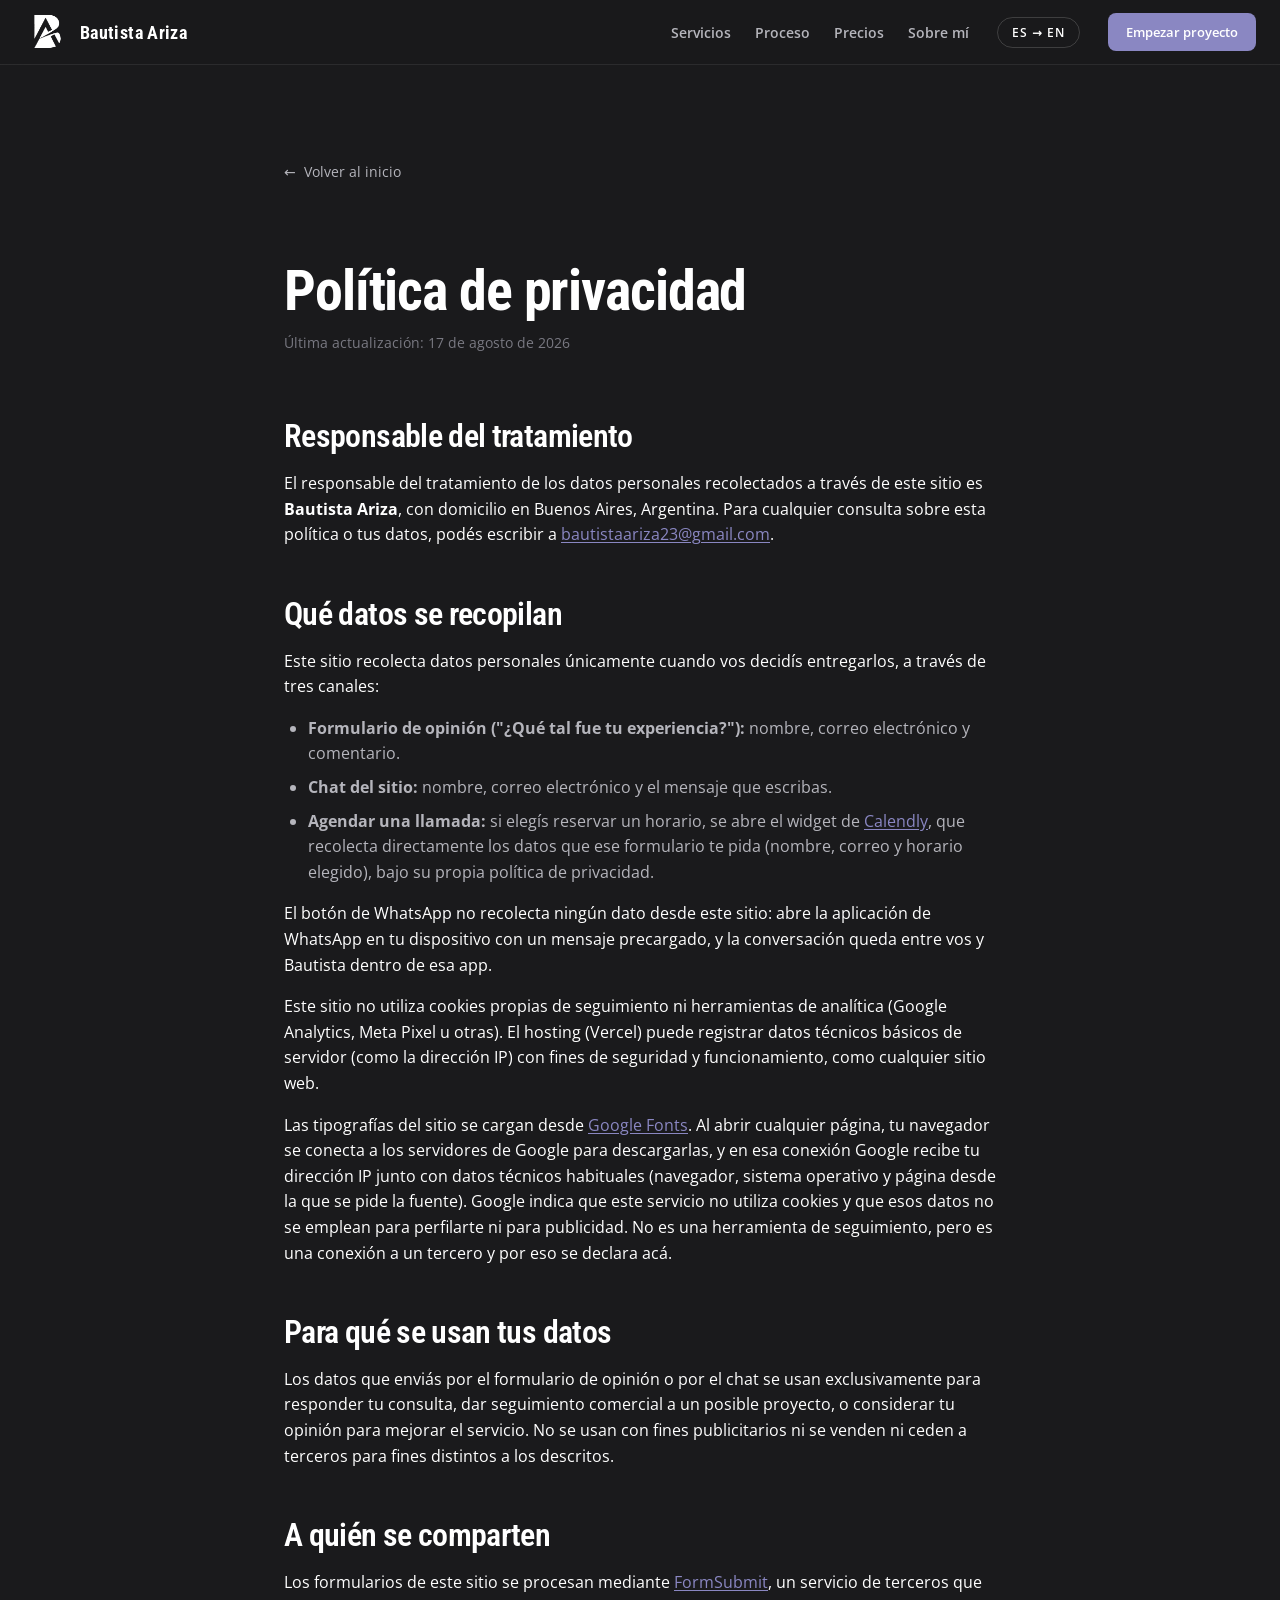
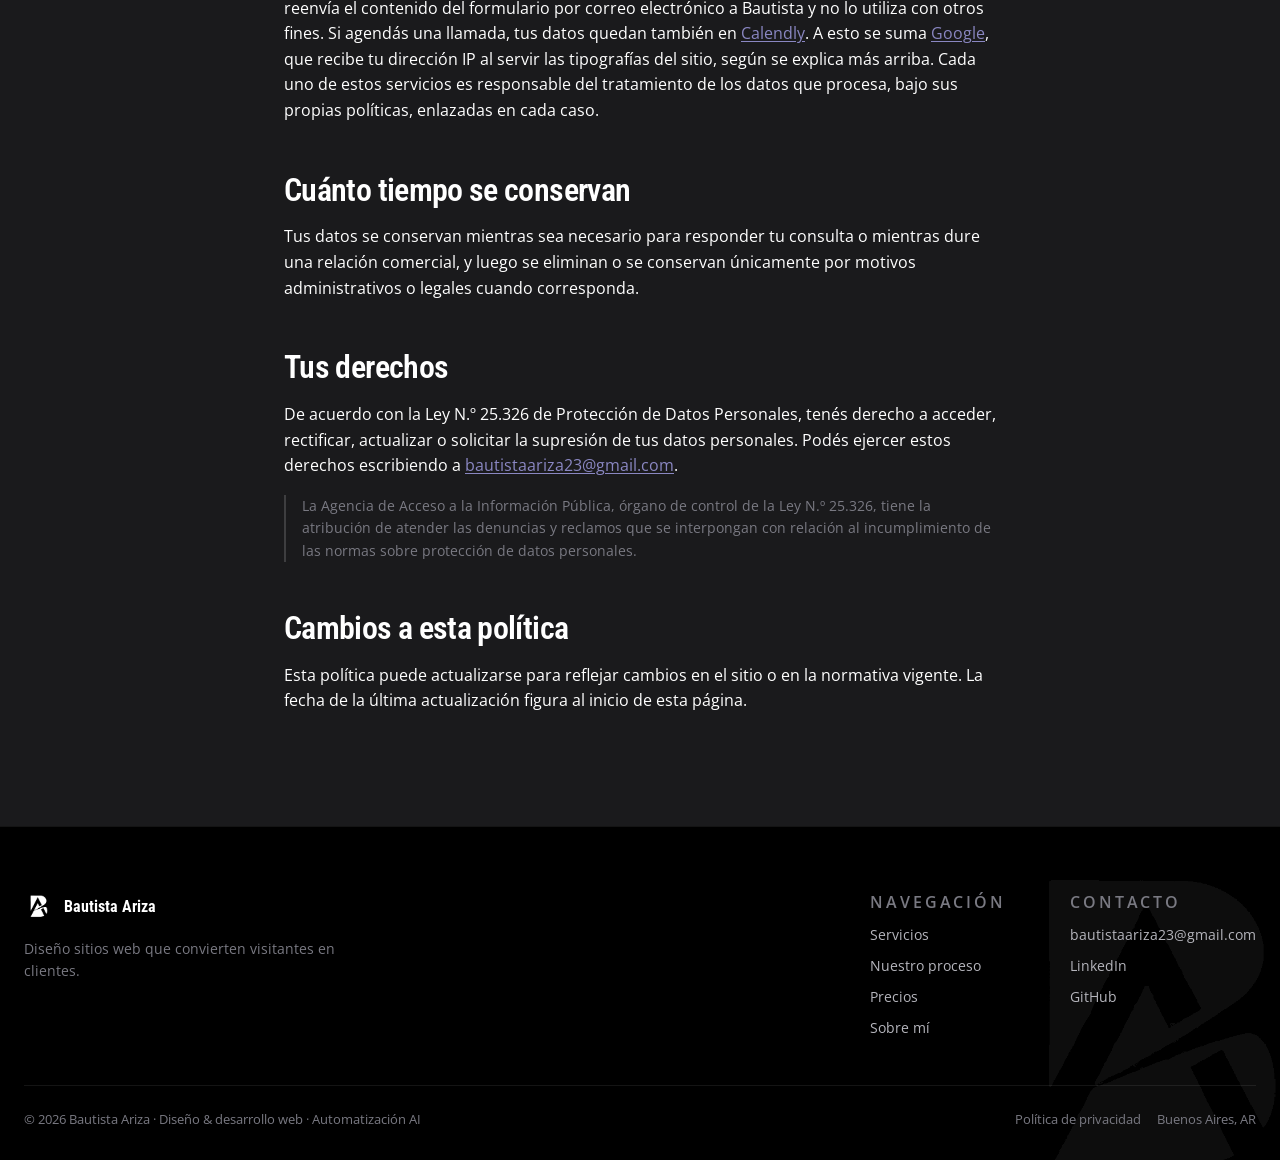
==== commit ac7c3603: "Agregar link a GitHub en el footer, junto a LinkedIn y el email Se agrega en index.html y privacidad" ====
--- a/privacidad.html
+++ b/privacidad.html
@@ -279,6 +279,7 @@
           <span class="footer-col-title"><span class="lang-es">Contacto</span><span class="lang-en">Contact</span></span>
           <a href="mailto:bautistaariza23@gmail.com">bautistaariza23@gmail.com</a>
           <a href="https://www.linkedin.com/in/bautista-ariza-518144189/" target="_blank" rel="noopener">LinkedIn</a>
+          <a href="https://github.com/bautistaariza23-png" target="_blank" rel="noopener">GitHub</a>
         </div>
       </nav>
     </div>
--- a/css/styles.css
+++ b/css/styles.css
@@ -857,6 +857,79 @@
   gap: var(--s-4);
 }
 
+/* --- FAQ ------------------------------------------------------------------
+   Acordeón nativo con <details>/<summary>: sin JS propio, funciona con
+   teclado y lectores de pantalla out of the box. */
+.faq-list {
+  max-width: 800px;
+  margin: 0 auto;
+  display: flex;
+  flex-direction: column;
+  gap: var(--s-4);
+}
+
+.faq-item {
+  background: var(--c-ink-800);
+  border-radius: var(--r-lg);
+  overflow: hidden;
+}
+
+.faq-item[open] {
+  background: var(--c-ink-800);
+}
+
+.faq-question {
+  display: flex;
+  align-items: center;
+  justify-content: space-between;
+  gap: var(--s-4);
+  padding: var(--s-6);
+  font-family: var(--font-heading);
+  font-weight: var(--w-semi);
+  font-size: 18px;
+  color: var(--c-white);
+  cursor: pointer;
+  list-style: none;
+  user-select: none;
+}
+
+/* Oculta el triángulo nativo del navegador, se dibuja el propio abajo */
+.faq-question::-webkit-details-marker {
+  display: none;
+}
+
+.faq-question::after {
+  content: '+';
+  flex-shrink: 0;
+  width: 28px;
+  height: 28px;
+  display: flex;
+  align-items: center;
+  justify-content: center;
+  font-size: 20px;
+  font-weight: var(--w-regular);
+  color: var(--c-brand-purple-300);
+  border: 1px solid var(--border-default);
+  border-radius: 50%;
+  transition: transform var(--dur-normal) var(--ease-out);
+}
+
+.faq-item[open] .faq-question::after {
+  content: '−';
+}
+
+.faq-question:hover::after {
+  border-color: var(--c-brand-purple-300);
+}
+
+.faq-answer {
+  margin: 0;
+  padding: 0 var(--s-6) var(--s-6);
+  color: var(--c-ink-300);
+  font-size: var(--t-base);
+  line-height: var(--lh-relaxed);
+}
+
 /* --- Documento legal (política de privacidad) --------------------------- */
 .legal {
   max-width: 760px;
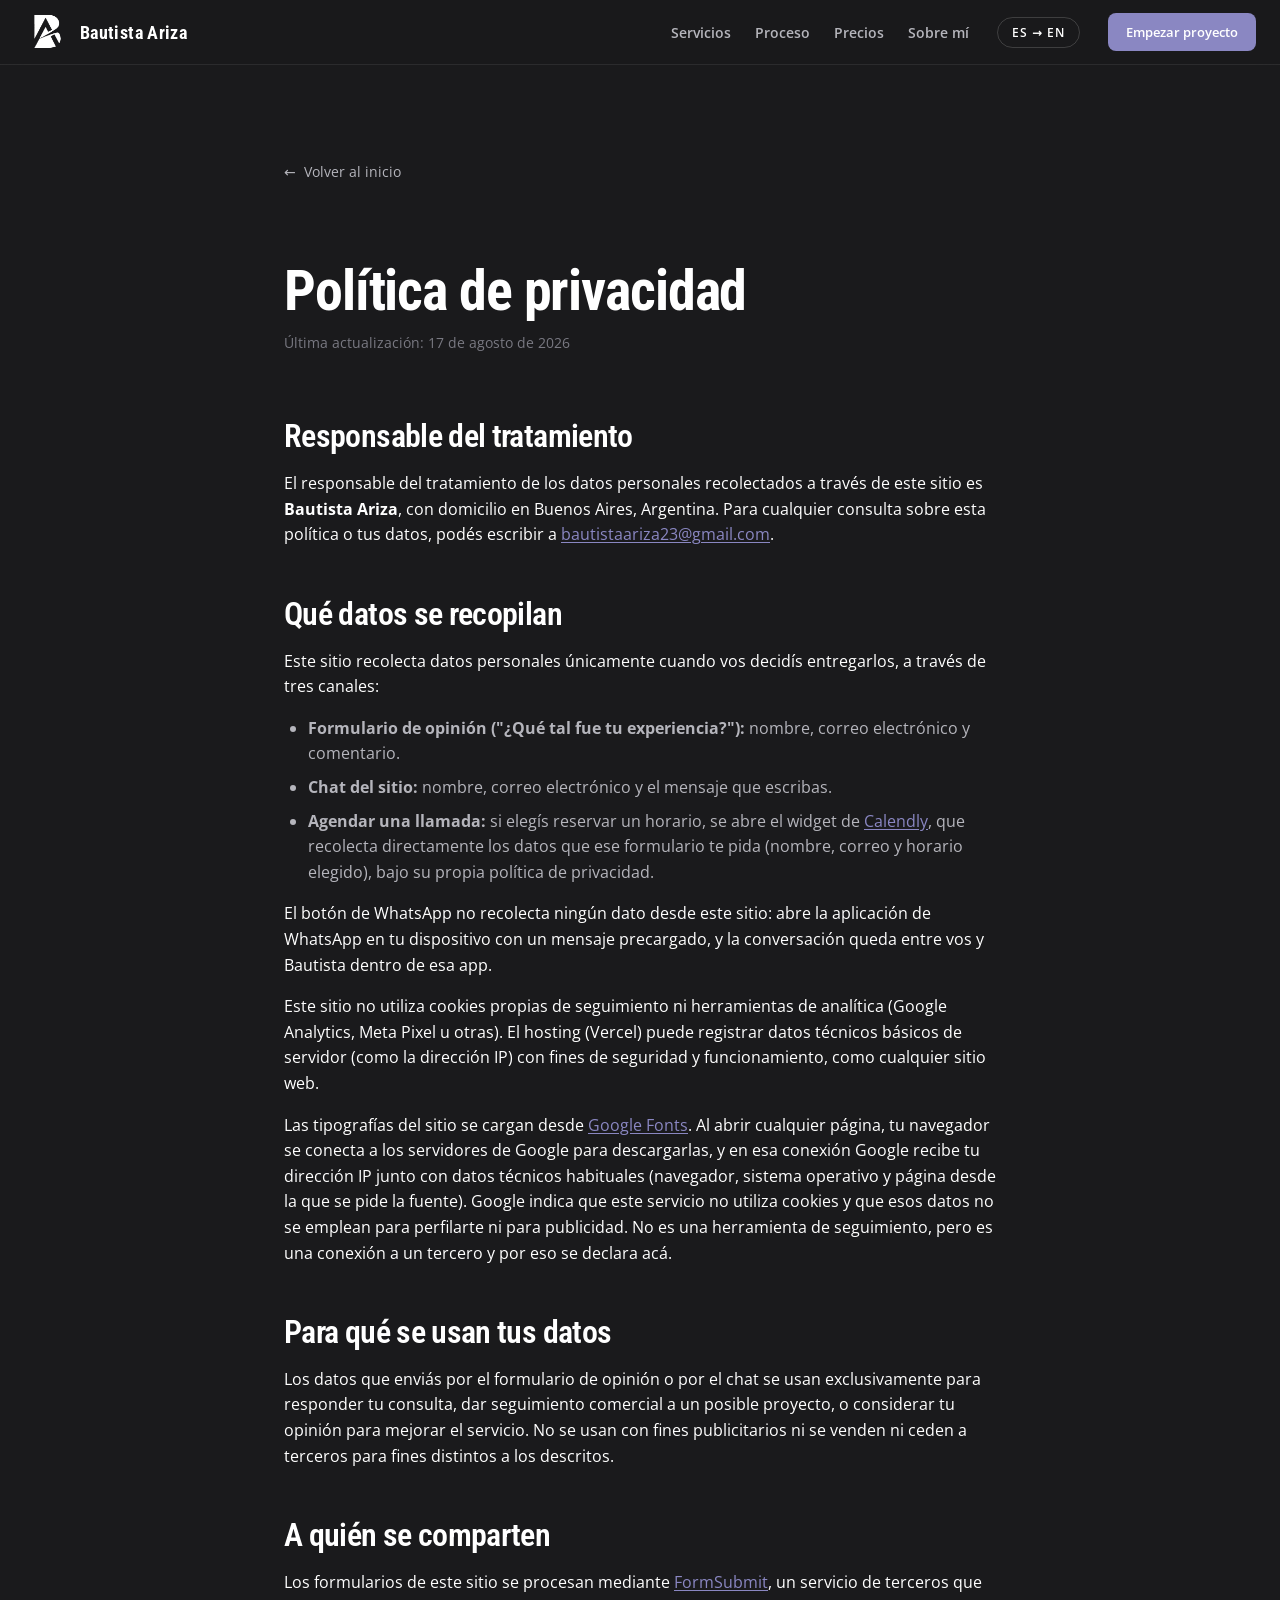
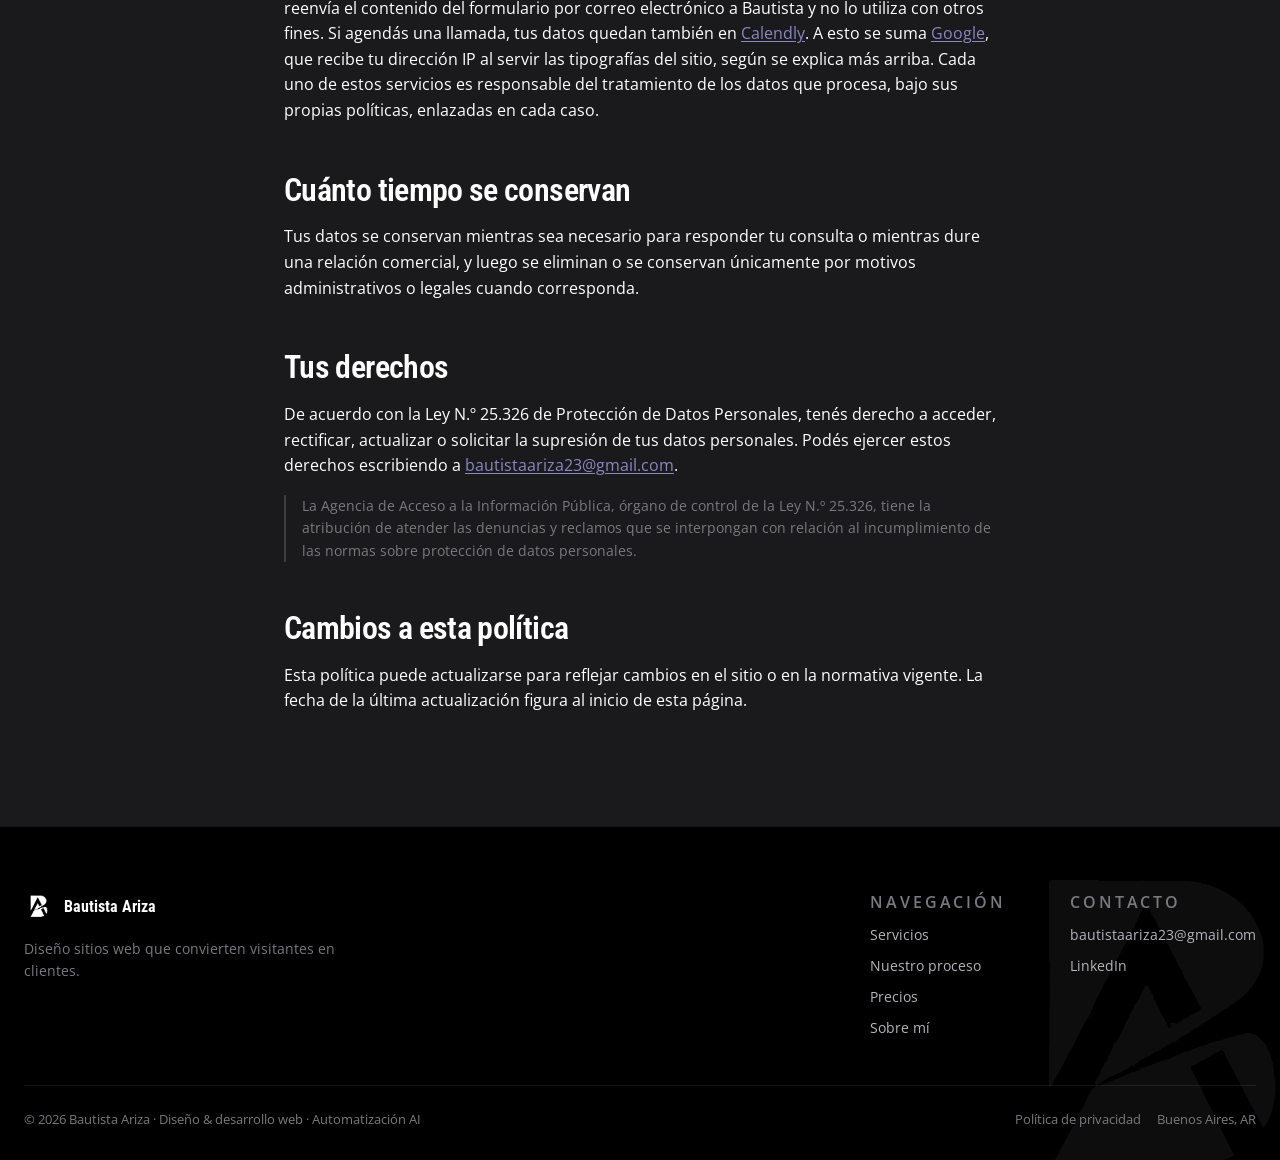
==== commit b950e8d2: "Quitar el link de GitHub del footer de contacto Se elimina en index.html y privacidad.html (footer d" ====
--- a/privacidad.html
+++ b/privacidad.html
@@ -278,9 +278,7 @@
         <div class="footer-col">
           <span class="footer-col-title"><span class="lang-es">Contacto</span><span class="lang-en">Contact</span></span>
           <a href="mailto:bautistaariza23@gmail.com">bautistaariza23@gmail.com</a>
-          <a href="https://www.linkedin.com/in/bautista-ariza-518144189/" target="_blank" rel="noopener">LinkedIn</a>
-          <a href="https://github.com/bautistaariza23-png" target="_blank" rel="noopener">GitHub</a>
-        </div>
+          <a href="https://www.linkedin.com/in/bautista-ariza-518144189/" target="_blank" rel="noopener">LinkedIn</a>        </div>
       </nav>
     </div>
 
--- a/css/styles.css
+++ b/css/styles.css
@@ -898,28 +898,54 @@
   display: none;
 }
 
-.faq-question::after {
-  content: '+';
+/* Insignia morada — mismo lenguaje que .badge-day (proceso) y los botones
+   primarios: borde y relleno tenue en reposo, morado sólido + ícono blanco
+   al interactuar. Así se lee como morada desde el primer vistazo, no solo
+   al pasar el mouse.
+   Es un elemento real (span + svg), no un ::after generado por CSS: así el
+   ícono de Hugeicons (add-01, stroke rounded) queda inline igual que el
+   resto de los íconos del sitio, sin depender de una fuente de íconos. */
+.faq-icon {
   flex-shrink: 0;
   width: 28px;
   height: 28px;
   display: flex;
   align-items: center;
   justify-content: center;
-  font-size: 20px;
-  font-weight: var(--w-regular);
   color: var(--c-brand-purple-300);
-  border: 1px solid var(--border-default);
+  background: rgba(138, 135, 194, 0.12);
+  border: 1px solid rgba(138, 135, 194, 0.4);
   border-radius: 50%;
-  transition: transform var(--dur-normal) var(--ease-out);
-}
-
-.faq-item[open] .faq-question::after {
-  content: '−';
-}
-
-.faq-question:hover::after {
+  transition:
+    transform var(--dur-normal) var(--ease-out),
+    background-color var(--dur-fast) var(--ease-out),
+    color var(--dur-fast) var(--ease-out),
+    border-color var(--dur-fast) var(--ease-out);
+}
+
+.faq-icon svg {
+  display: block;
+  stroke: currentColor;
+}
+
+/* El "+" rota a "×" en vez de cambiar de ícono — dos trazos perpendiculares
+   girados 45° forman una cruz de cierre, sin necesitar un segundo glifo.
+   - .is-open la controla js/faq.js, sincronizada con el clic (no con el
+     final de la animación de alto, que tarda 400ms más).
+   - [open] es el respaldo sin JS (o con prefers-reduced-motion, que ya
+     aplasta esta transición a 0 más abajo en el archivo). */
+.faq-item[open] .faq-question .faq-icon,
+.faq-item.is-open .faq-question .faq-icon {
+  transform: rotate(45deg);
+  background: var(--c-brand-purple-300);
   border-color: var(--c-brand-purple-300);
+  color: var(--c-white);
+}
+
+.faq-question:hover .faq-icon {
+  background: var(--c-brand-purple-300);
+  border-color: var(--c-brand-purple-300);
+  color: var(--c-white);
 }
 
 .faq-answer {
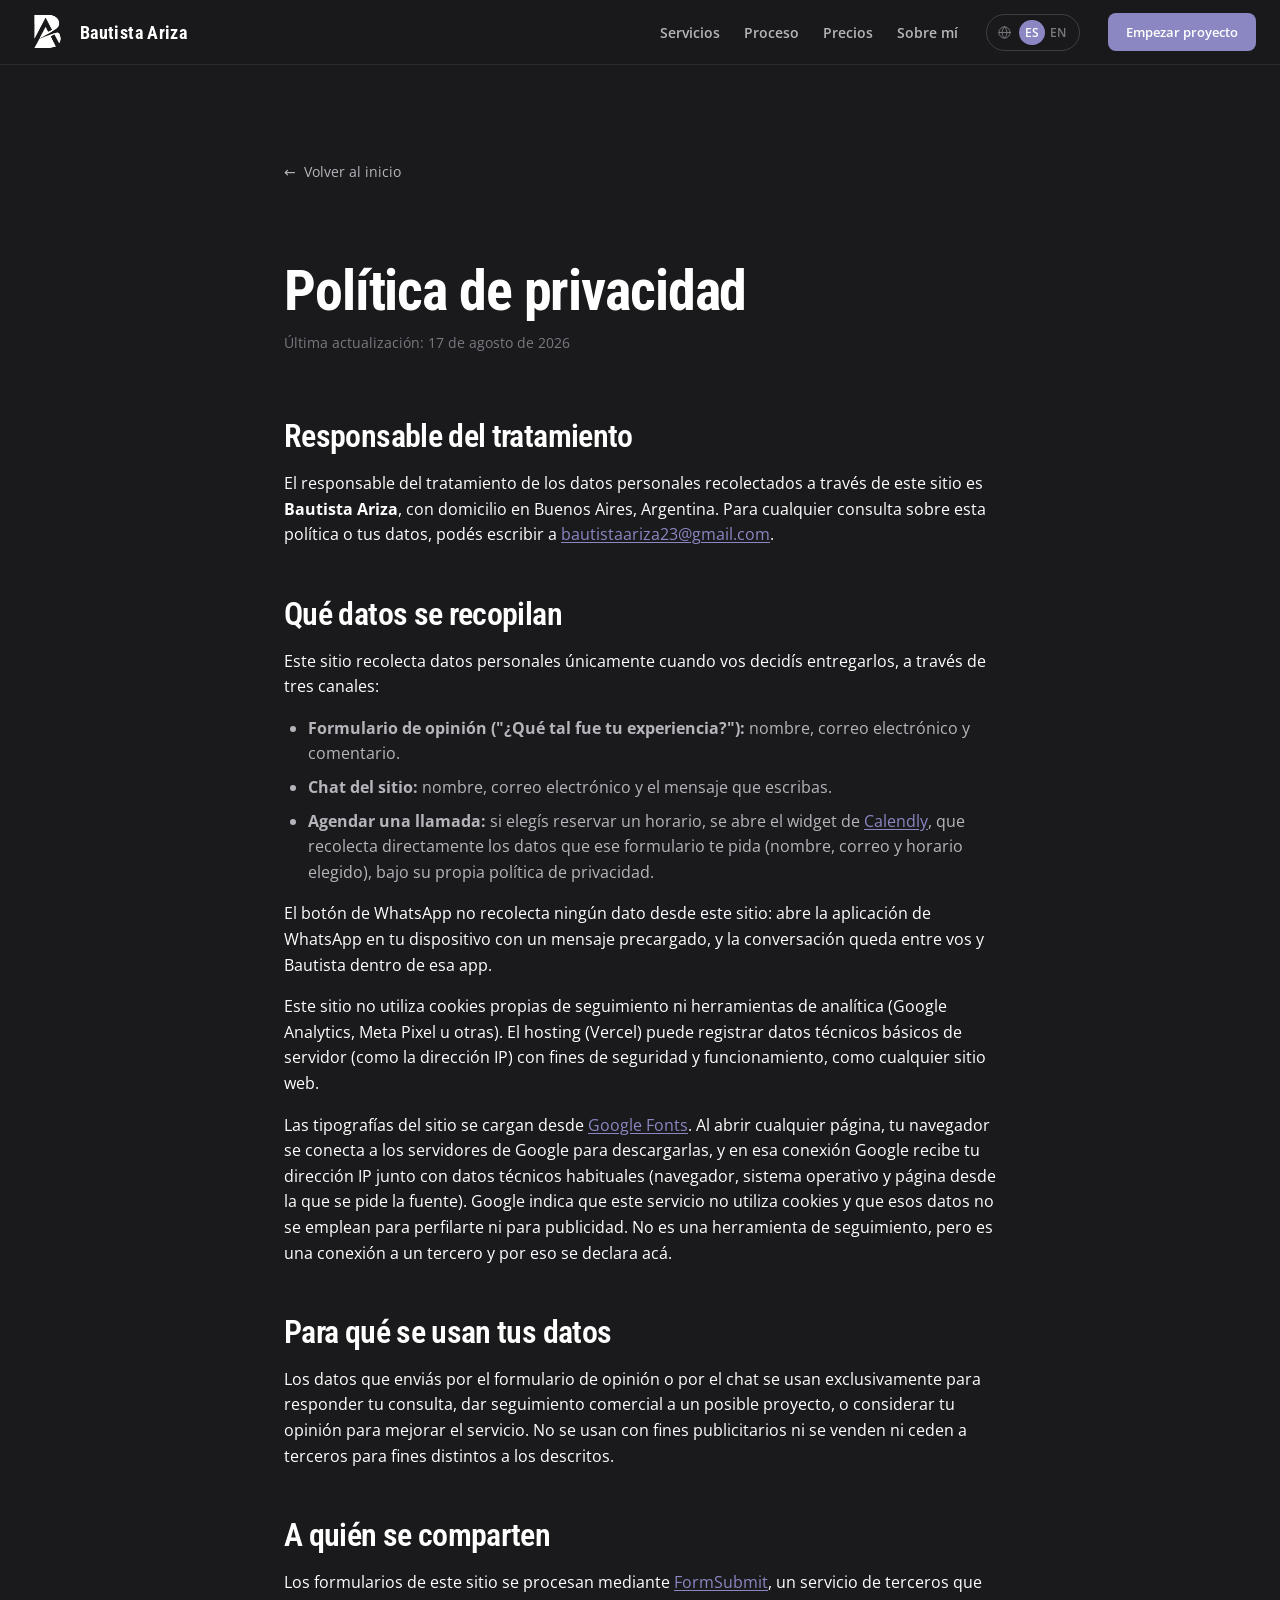
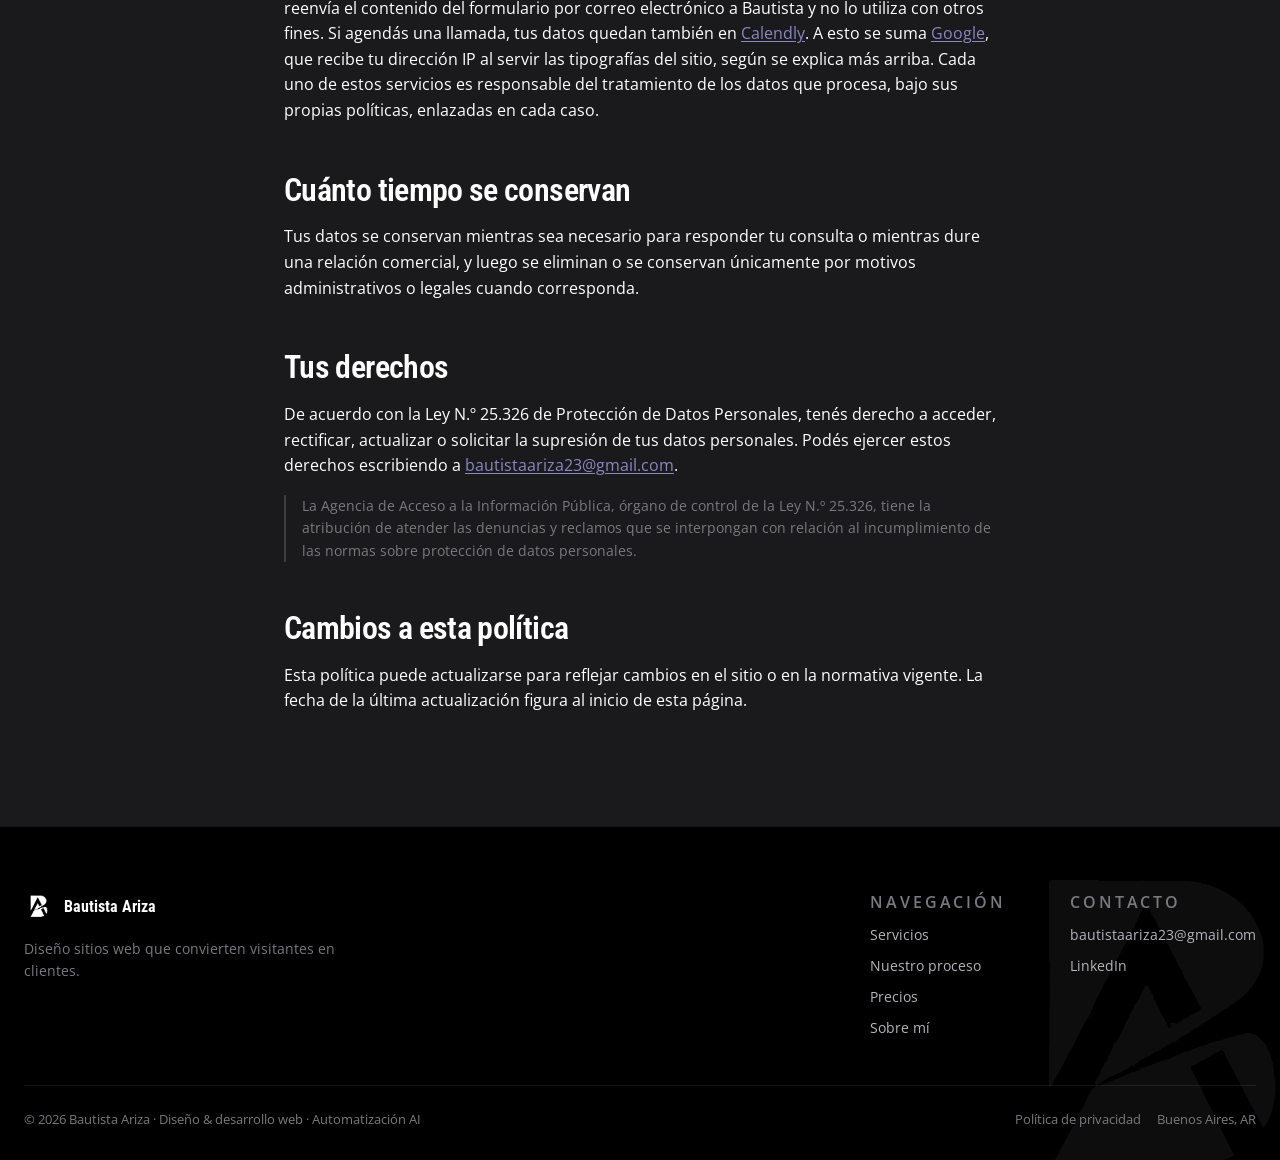
==== commit 2c73f0ca: "Navbar: rediseno del switch de idioma para que se entienda de un vistazo El boton anterior era texto" ====
--- a/privacidad.html
+++ b/privacidad.html
@@ -37,8 +37,17 @@
         <a href="/#sobre-mi"><span class="lang-es">Sobre mí</span><span class="lang-en">About</span></a>
       </div>
 
-      <button type="button" class="nav-lang" id="lang-toggle">
-        <span class="lang-es">ES → EN</span><span class="lang-en">EN → ES</span>
+      <button type="button" class="nav-lang" id="lang-toggle" title="ES / EN" aria-label="Cambiar idioma del sitio / Switch site language">
+        <svg class="nav-lang-icon" width="15" height="15" viewBox="0 0 24 24" fill="none" stroke="currentColor" stroke-width="1.5" stroke-linecap="round" stroke-linejoin="round" aria-hidden="true">
+          <circle cx="12" cy="12" r="9"></circle>
+          <path d="M3 12h18"></path>
+          <path d="M12 3c2.5 2.5 3.8 5.7 3.8 9s-1.3 6.5-3.8 9c-2.5-2.5-3.8-5.7-3.8-9s1.3-6.5 3.8-9Z"></path>
+        </svg>
+        <span class="nav-lang-track" aria-hidden="true">
+          <span class="nav-lang-thumb"></span>
+          <span class="nav-lang-option" data-lang-value="es">ES</span>
+          <span class="nav-lang-option" data-lang-value="en">EN</span>
+        </span>
       </button>
 
       <a href="/#precios" class="btn btn-primary btn-sm nav-cta">
--- a/css/styles.css
+++ b/css/styles.css
@@ -252,6 +252,32 @@
   justify-content: center;
 }
 
+/* WhatsApp: el verde de la marca lo hace reconocible sin competir con el CTA principal */
+.btn-whatsapp {
+  border: 1px solid rgba(37, 211, 102, 0.45);
+  color: #4ade80;
+  background: transparent;
+}
+
+.btn-whatsapp:hover {
+  border-color: #25d366;
+  background: rgba(37, 211, 102, 0.12);
+  color: #4ade80;
+  box-shadow: 0 6px 22px rgba(37, 211, 102, 0.18);
+}
+
+/* Botones apilados al fondo de una tarjeta de precio */
+.price-actions {
+  margin-top: auto;
+  display: flex;
+  flex-direction: column;
+  gap: var(--s-3);
+}
+
+.price-actions .btn {
+  justify-content: center;
+}
+
 /* --- Píldoras ----------------------------------------------------------- */
 .pill {
   margin: 0;
@@ -516,26 +542,68 @@
   color: var(--c-white);
 }
 
+/* Switch de idioma: el ícono de globo comunica "idioma" de un vistazo, y el
+   riel ES/EN con una perilla deslizante deja ver cuál está activo, en vez de
+   depender de leer texto tipo "ES → EN" para entender qué hace el botón. */
 .nav-lang {
   background: transparent;
   border: 1px solid var(--border-default);
   border-radius: var(--r-full);
-  color: var(--c-white);
+  color: var(--c-ink-500);
+  padding: 5px 8px 5px 10px;
+  display: inline-flex;
+  gap: 7px;
+  align-items: center;
+  transition: border-color var(--dur-fast) var(--ease-out);
+}
+
+.nav-lang:hover {
+  border-color: var(--c-brand-purple-300);
+}
+
+.nav-lang-icon {
+  flex-shrink: 0;
+  transition: color var(--dur-fast) var(--ease-out);
+}
+
+.nav-lang:hover .nav-lang-icon {
+  color: var(--c-brand-purple-300);
+}
+
+.nav-lang-track {
+  position: relative;
+  display: flex;
+}
+
+.nav-lang-thumb {
+  position: absolute;
+  inset: 0 auto 0 0;
+  width: 26px;
+  background: var(--c-brand-purple-300);
+  border-radius: var(--r-full);
+  transition: transform var(--dur-normal) var(--ease-out);
+}
+
+html[data-lang='en'] .nav-lang-thumb {
+  transform: translateX(26px);
+}
+
+.nav-lang-option {
+  position: relative;
+  z-index: 1;
+  width: 26px;
+  padding: 4px 0;
+  text-align: center;
   font-size: var(--t-xs);
   font-weight: var(--w-semi);
-  letter-spacing: 0.08em;
-  padding: 6px 14px;
-  display: inline-flex;
-  gap: 6px;
-  align-items: center;
-  transition:
-    border-color var(--dur-fast) var(--ease-out),
-    color var(--dur-fast) var(--ease-out);
-}
-
-.nav-lang:hover {
-  border-color: var(--c-brand-purple-300);
-  color: var(--c-brand-purple-300);
+  letter-spacing: 0.04em;
+  color: inherit;
+  transition: color var(--dur-fast) var(--ease-out);
+}
+
+html[data-lang='es'] .nav-lang-option[data-lang-value='es'],
+html[data-lang='en'] .nav-lang-option[data-lang-value='en'] {
+  color: var(--c-white);
 }
 
 .nav-burger {
@@ -753,6 +821,88 @@
   color: var(--c-ink-300);
 }
 
+/* --- Aviso de respaldo del correo ---------------------------------------
+   Aparece solo si el enlace mailto: no abrió ningún programa (común en
+   escritorio sin cliente de correo configurado). Va abajo a la izquierda
+   para no tapar el chatbot, que vive abajo a la derecha. */
+.mail-fallback {
+  position: fixed;
+  left: var(--s-5);
+  bottom: var(--s-5);
+  z-index: 9000;
+  width: min(400px, calc(100vw - 32px));
+  padding: var(--s-5) var(--s-8) var(--s-5) var(--s-5);
+  background: var(--c-ink-800);
+  border: 1px solid var(--border-default);
+  border-radius: var(--r-lg);
+  box-shadow: 0 16px 48px rgba(0, 0, 0, 0.5);
+  animation: mail-fallback-in var(--dur-slow) var(--ease-out);
+}
+
+.mail-fallback[hidden] {
+  display: none;
+}
+
+.mail-fallback p {
+  margin: 0 0 var(--s-4);
+  font-size: var(--t-sm);
+  line-height: 1.5;
+  color: var(--c-ink-300);
+}
+
+.mail-fallback strong {
+  color: var(--c-white);
+  font-weight: var(--w-semi);
+  overflow-wrap: anywhere;
+}
+
+.mail-fallback-actions {
+  display: flex;
+  flex-wrap: wrap;
+  gap: var(--s-3);
+}
+
+.mail-fallback-done,
+.mail-fallback.is-copied .mail-fallback-text {
+  display: none;
+}
+
+.mail-fallback.is-copied .mail-fallback-done {
+  display: block;
+}
+
+.mail-fallback-close {
+  position: absolute;
+  top: var(--s-2);
+  right: var(--s-2);
+  width: 32px;
+  height: 32px;
+  border: 0;
+  border-radius: var(--r-full);
+  background: transparent;
+  color: var(--c-ink-500);
+  font-size: 20px;
+  line-height: 1;
+  cursor: pointer;
+  transition: color var(--dur-normal) ease-out, background-color var(--dur-normal) ease-out;
+}
+
+.mail-fallback-close:hover {
+  color: var(--c-white);
+  background: rgba(255, 255, 255, 0.08);
+}
+
+@keyframes mail-fallback-in {
+  from {
+    opacity: 0;
+    transform: translateY(12px);
+  }
+  to {
+    opacity: 1;
+    transform: translateY(0);
+  }
+}
+
 /* --- Sobre mí ----------------------------------------------------------- */
 .about-inner {
   max-width: 720px;
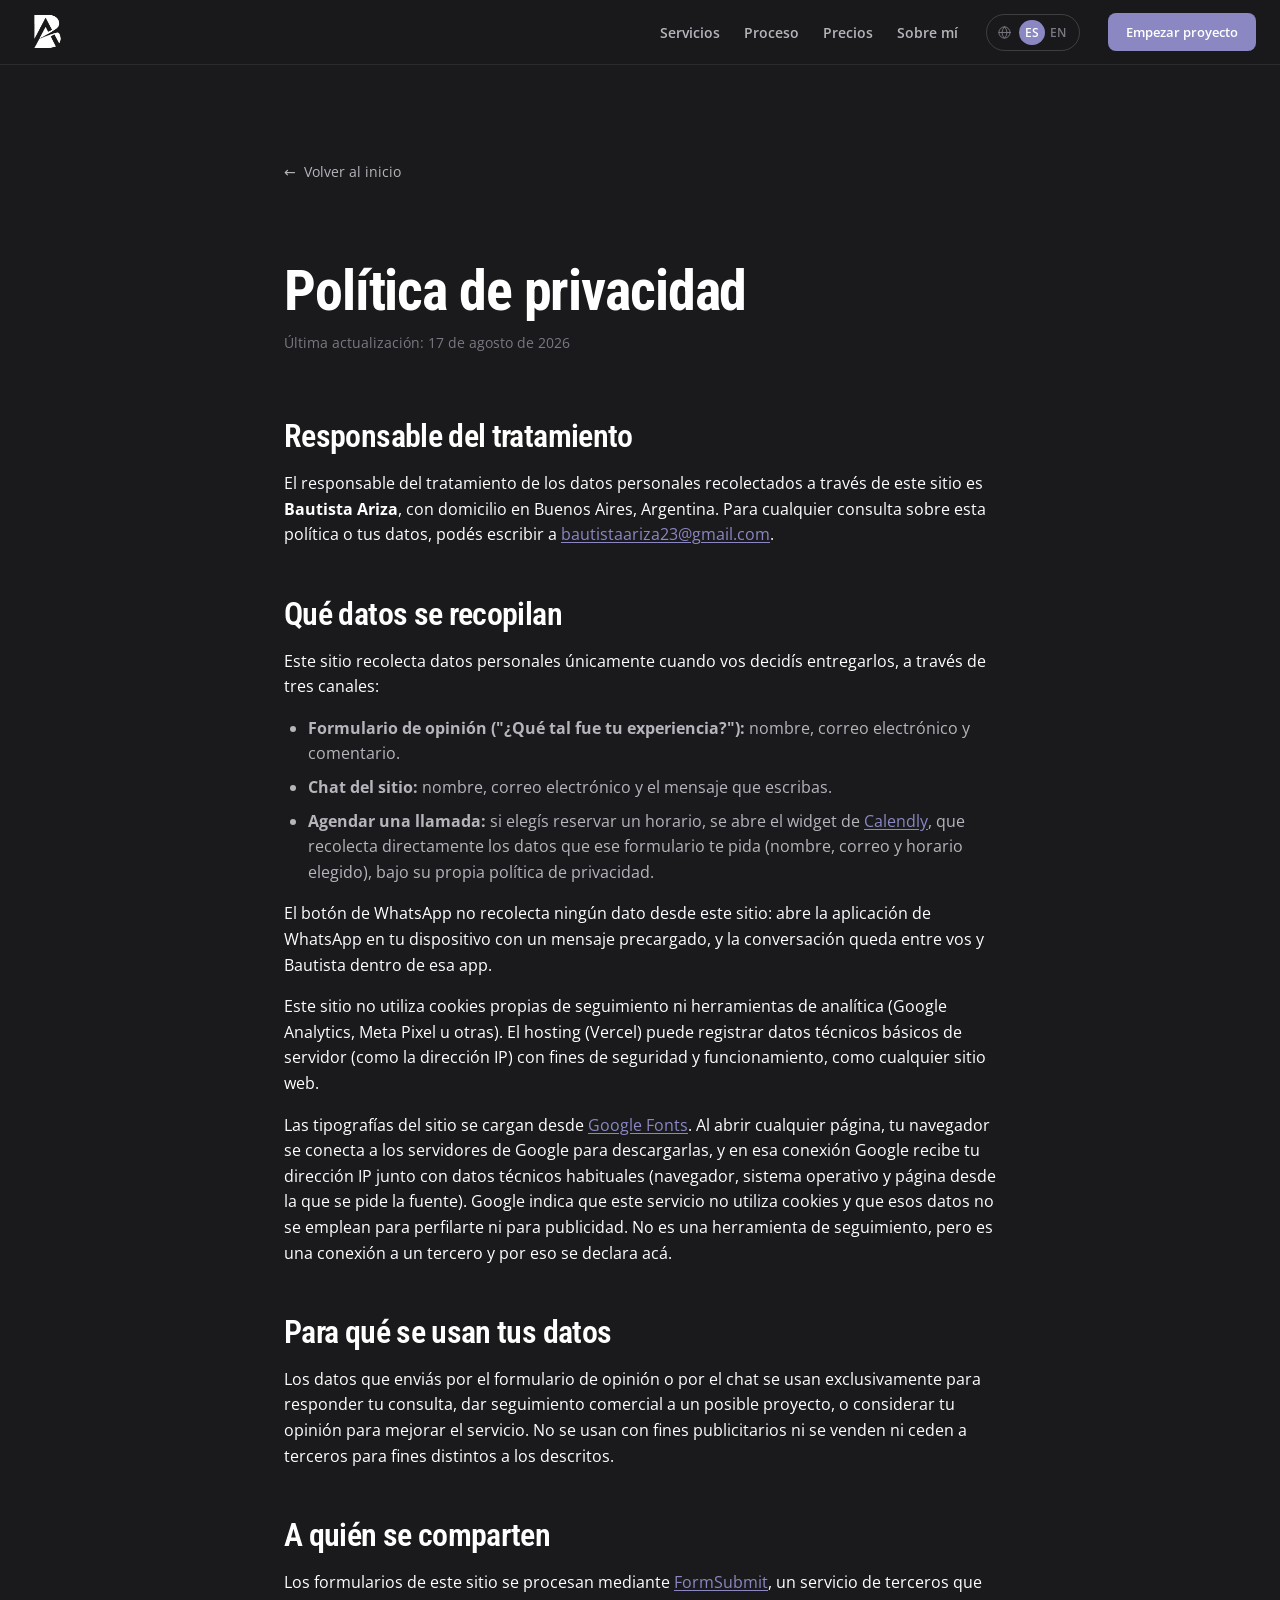
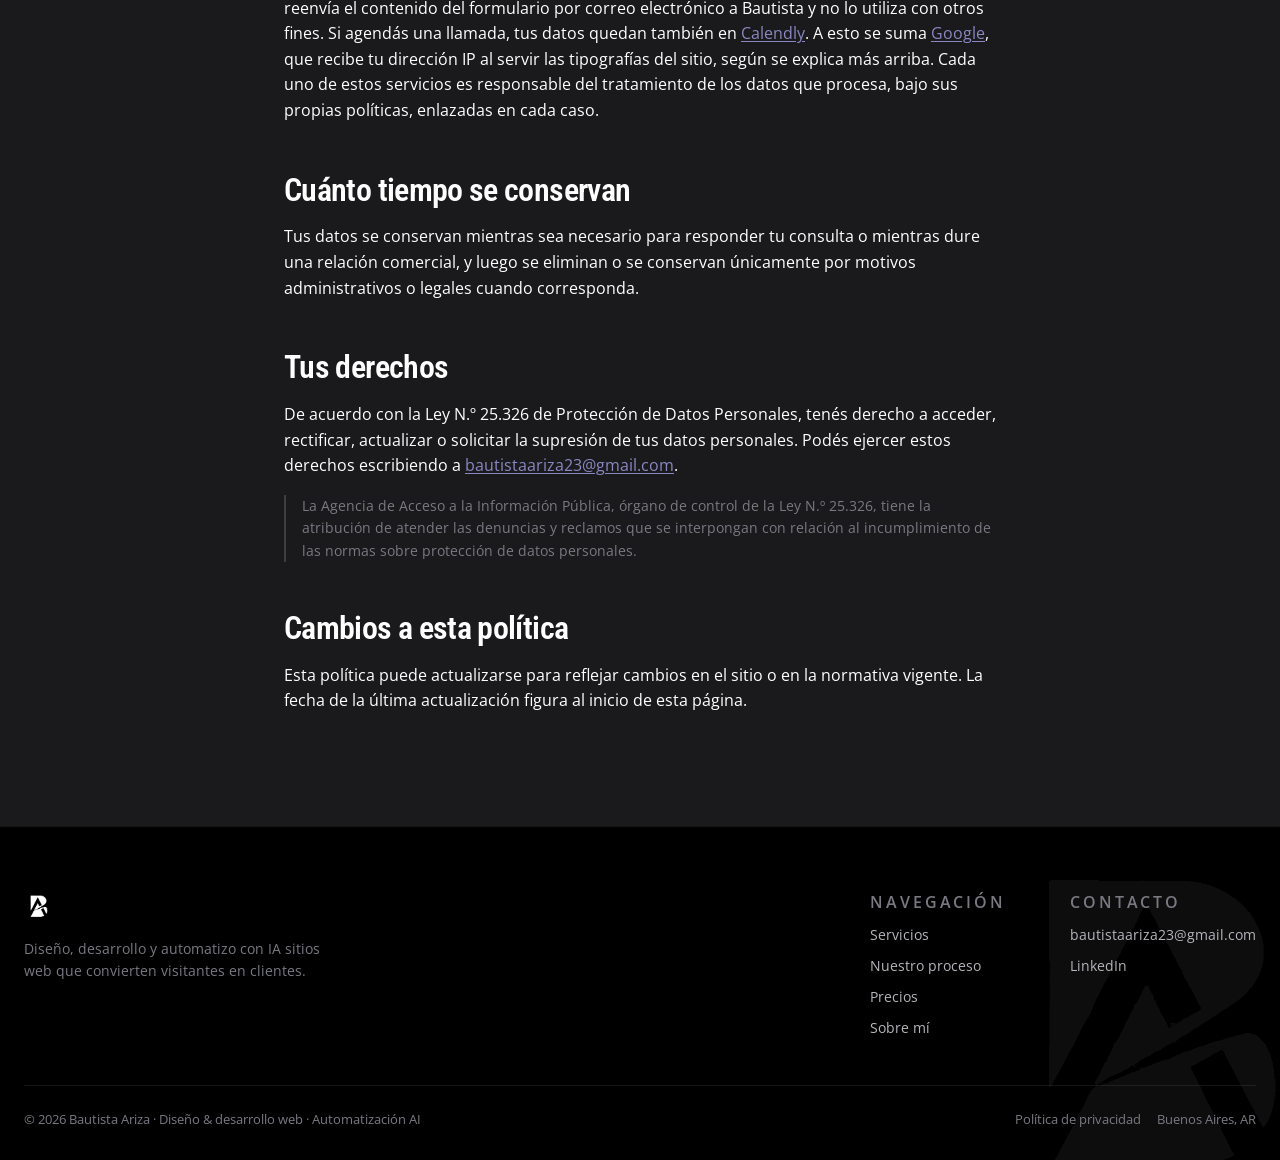
==== commit f053a30d: "Nav y footer: quitar el nombre junto al logo, ampliar tagline del footer - Se elimina el span de tex" ====
--- a/privacidad.html
+++ b/privacidad.html
@@ -26,7 +26,6 @@
   <div class="nav-inner">
     <a href="/" class="nav-brand">
       <img src="assets/img/logo.png" alt="Bautista Ariza">
-      <span class="nav-brand-name">Bautista Ariza</span>
     </a>
 
     <div class="nav-right">
@@ -267,11 +266,10 @@
       <div class="footer-about">
         <div class="footer-brand">
           <img src="assets/img/logo.png" alt="Bautista Ariza">
-          <span class="footer-brand-name">Bautista Ariza</span>
         </div>
         <p class="footer-tagline">
-          <span class="lang-es">Diseño sitios web que convierten visitantes en clientes.</span>
-          <span class="lang-en">I design websites that turn visitors into clients.</span>
+          <span class="lang-es">Diseño, desarrollo y automatizo con IA sitios web que convierten visitantes en clientes.</span>
+          <span class="lang-en">I design, build and automate with AI websites that turn visitors into clients.</span>
         </p>
       </div>
 
--- a/css/styles.css
+++ b/css/styles.css
@@ -510,14 +510,6 @@
   width: 44px;
   height: 49px;
   object-fit: contain;
-}
-
-.nav-brand-name {
-  font-family: var(--font-heading);
-  font-weight: var(--w-bold);
-  font-size: 18px;
-  color: var(--c-white);
-  letter-spacing: 0.02em;
 }
 
 .nav-right {
@@ -1273,13 +1265,6 @@
   object-fit: contain;
 }
 
-.footer-brand-name {
-  font-family: var(--font-heading);
-  font-weight: var(--w-bold);
-  font-size: var(--t-base);
-  color: var(--c-white);
-}
-
 .footer-tagline {
   margin: 0;
   font-size: var(--t-sm);
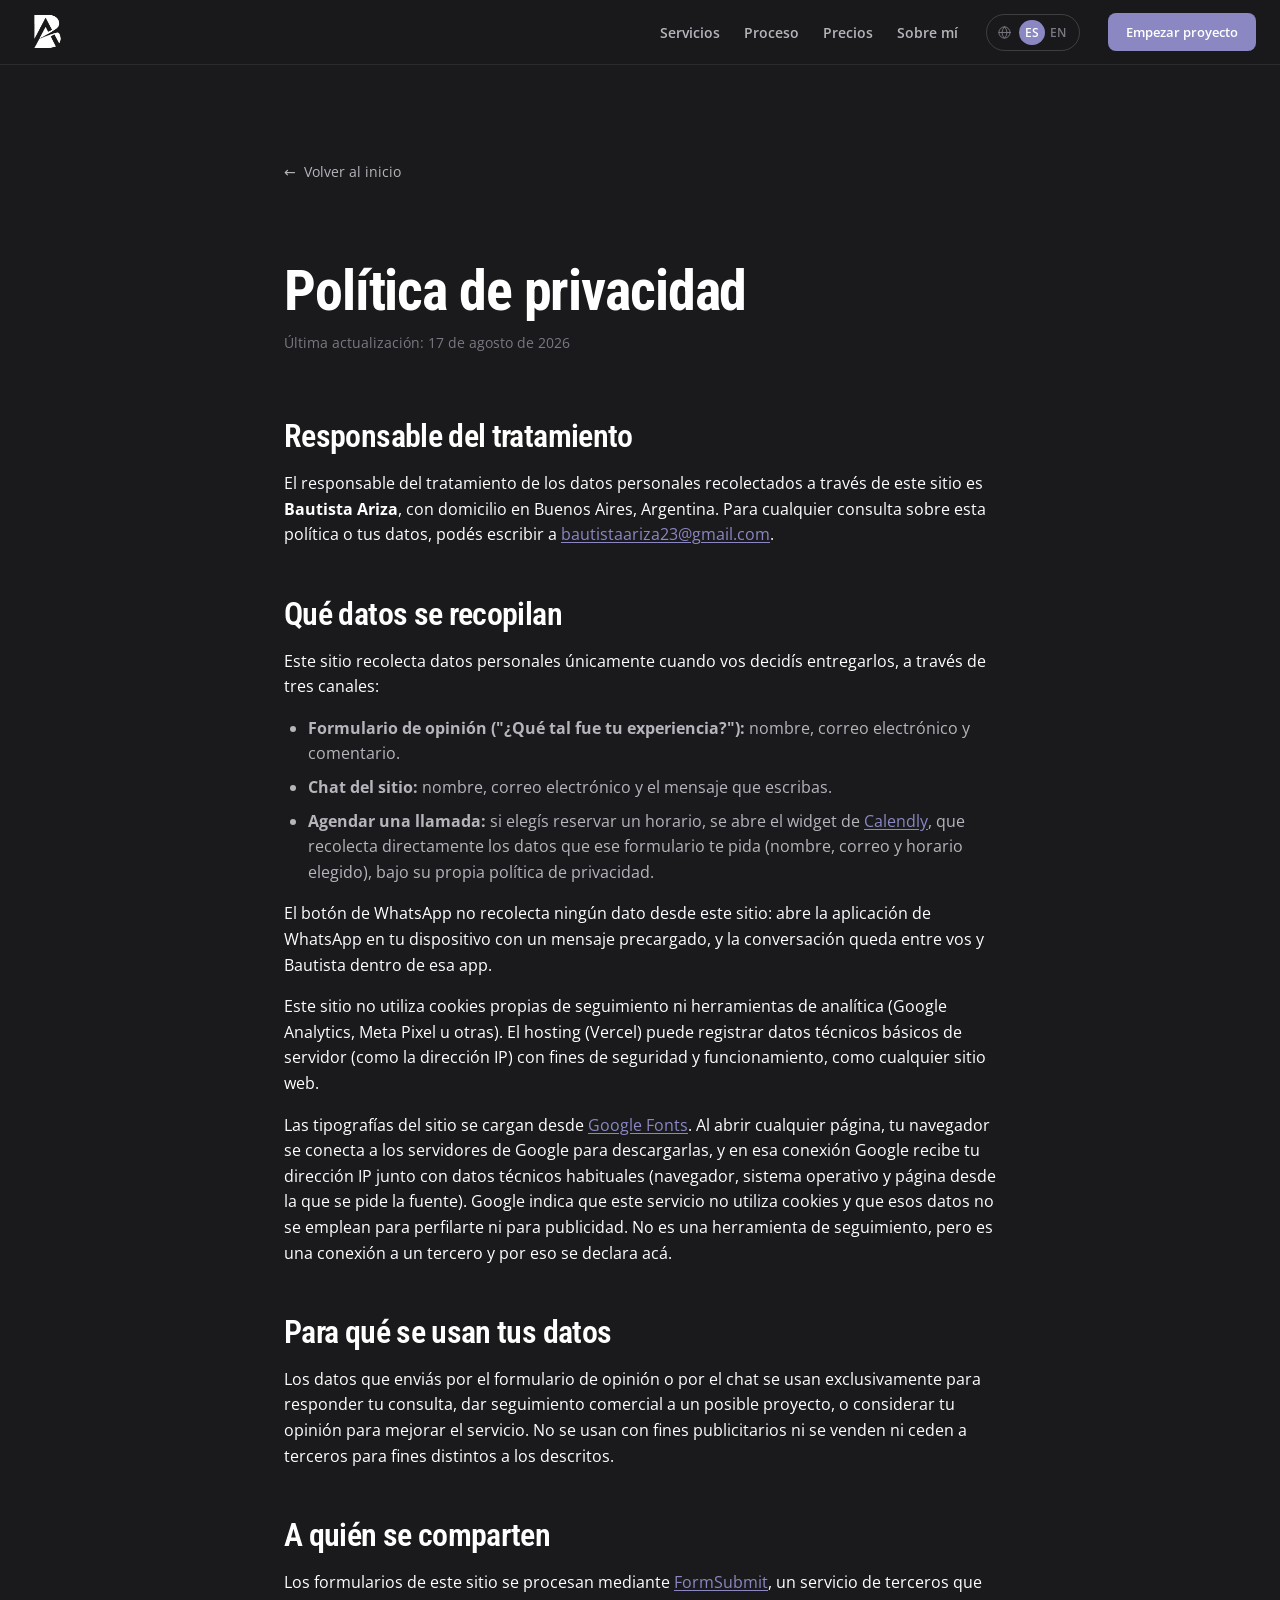
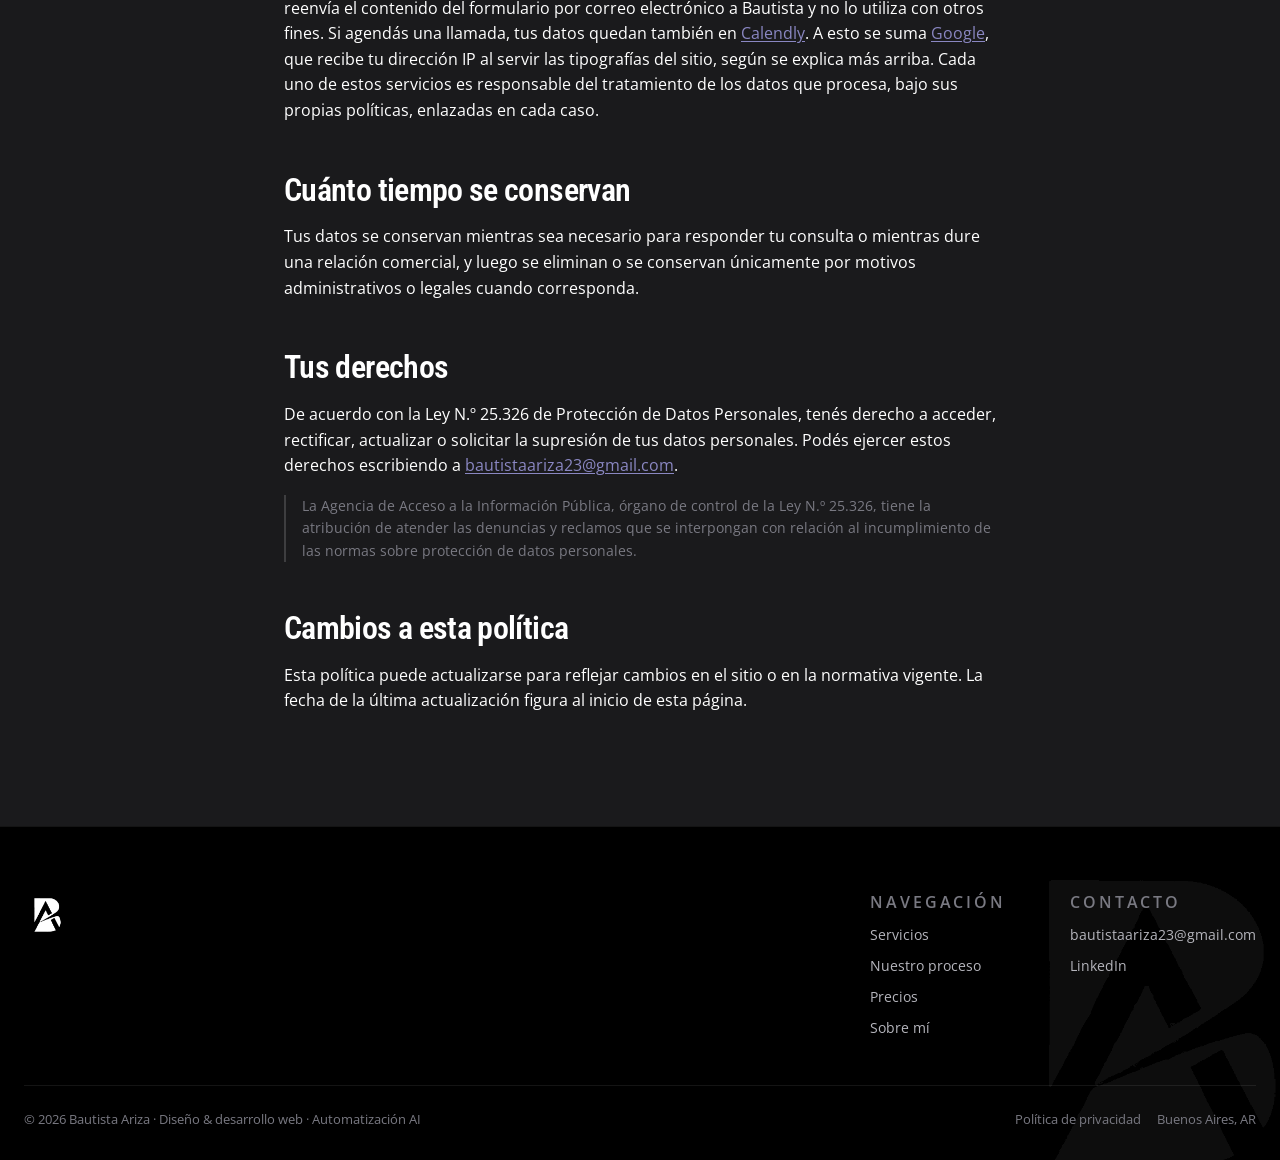
==== commit 394bdca7: "Footer: quitar la descripcion debajo del logo Se elimina el parrafo .footer-tagline ("Diseno, desarr" ====
--- a/privacidad.html
+++ b/privacidad.html
@@ -267,10 +267,6 @@
         <div class="footer-brand">
           <img src="assets/img/logo.png" alt="Bautista Ariza">
         </div>
-        <p class="footer-tagline">
-          <span class="lang-es">Diseño, desarrollo y automatizo con IA sitios web que convierten visitantes en clientes.</span>
-          <span class="lang-en">I design, build and automate with AI websites that turn visitors into clients.</span>
-        </p>
       </div>
 
       <nav class="footer-nav">
--- a/css/styles.css
+++ b/css/styles.css
@@ -1091,11 +1091,46 @@
 }
 
 .faq-answer {
+  display: block;
   margin: 0;
   padding: 0 var(--s-6) var(--s-6);
   color: var(--c-ink-300);
   font-size: var(--t-base);
   line-height: var(--lh-relaxed);
+}
+
+/* Aviso puntual dentro de una respuesta — se distingue del resto del texto
+   sin gritar: acento ámbar (--c-warning, ya reservado para esta semántica)
+   en el borde y el ícono, tipografía más chica que el cuerpo de la
+   respuesta. Va dentro de .faq-answer para que faq.js siga midiendo la
+   altura real de la respuesta al animar el acordeón (ver runHeightAnimation
+   en js/faq.js, que mide offsetHeight de .faq-answer completo). */
+.faq-notice {
+  display: flex;
+  align-items: flex-start;
+  gap: var(--s-3);
+  margin-top: var(--s-4);
+  padding: var(--s-3) var(--s-4);
+  border-radius: var(--r-md);
+  border-left: 2px solid var(--c-warning);
+  background: rgba(208, 138, 30, 0.1);
+}
+
+.faq-notice svg {
+  flex-shrink: 0;
+  margin-top: 2px;
+  color: var(--c-warning);
+}
+
+.faq-notice p {
+  margin: 0;
+  font-size: var(--t-sm);
+  line-height: var(--lh-relaxed);
+}
+
+.faq-notice strong {
+  color: var(--c-white);
+  font-weight: var(--w-semi);
 }
 
 /* --- Documento legal (política de privacidad) --------------------------- */
@@ -1260,16 +1295,9 @@
 }
 
 .footer-brand img {
-  width: 28px;
-  height: 31px;
+  width: 44px;
+  height: 49px;
   object-fit: contain;
-}
-
-.footer-tagline {
-  margin: 0;
-  font-size: var(--t-sm);
-  color: var(--c-ink-500);
-  line-height: var(--lh-relaxed);
 }
 
 .footer-nav {
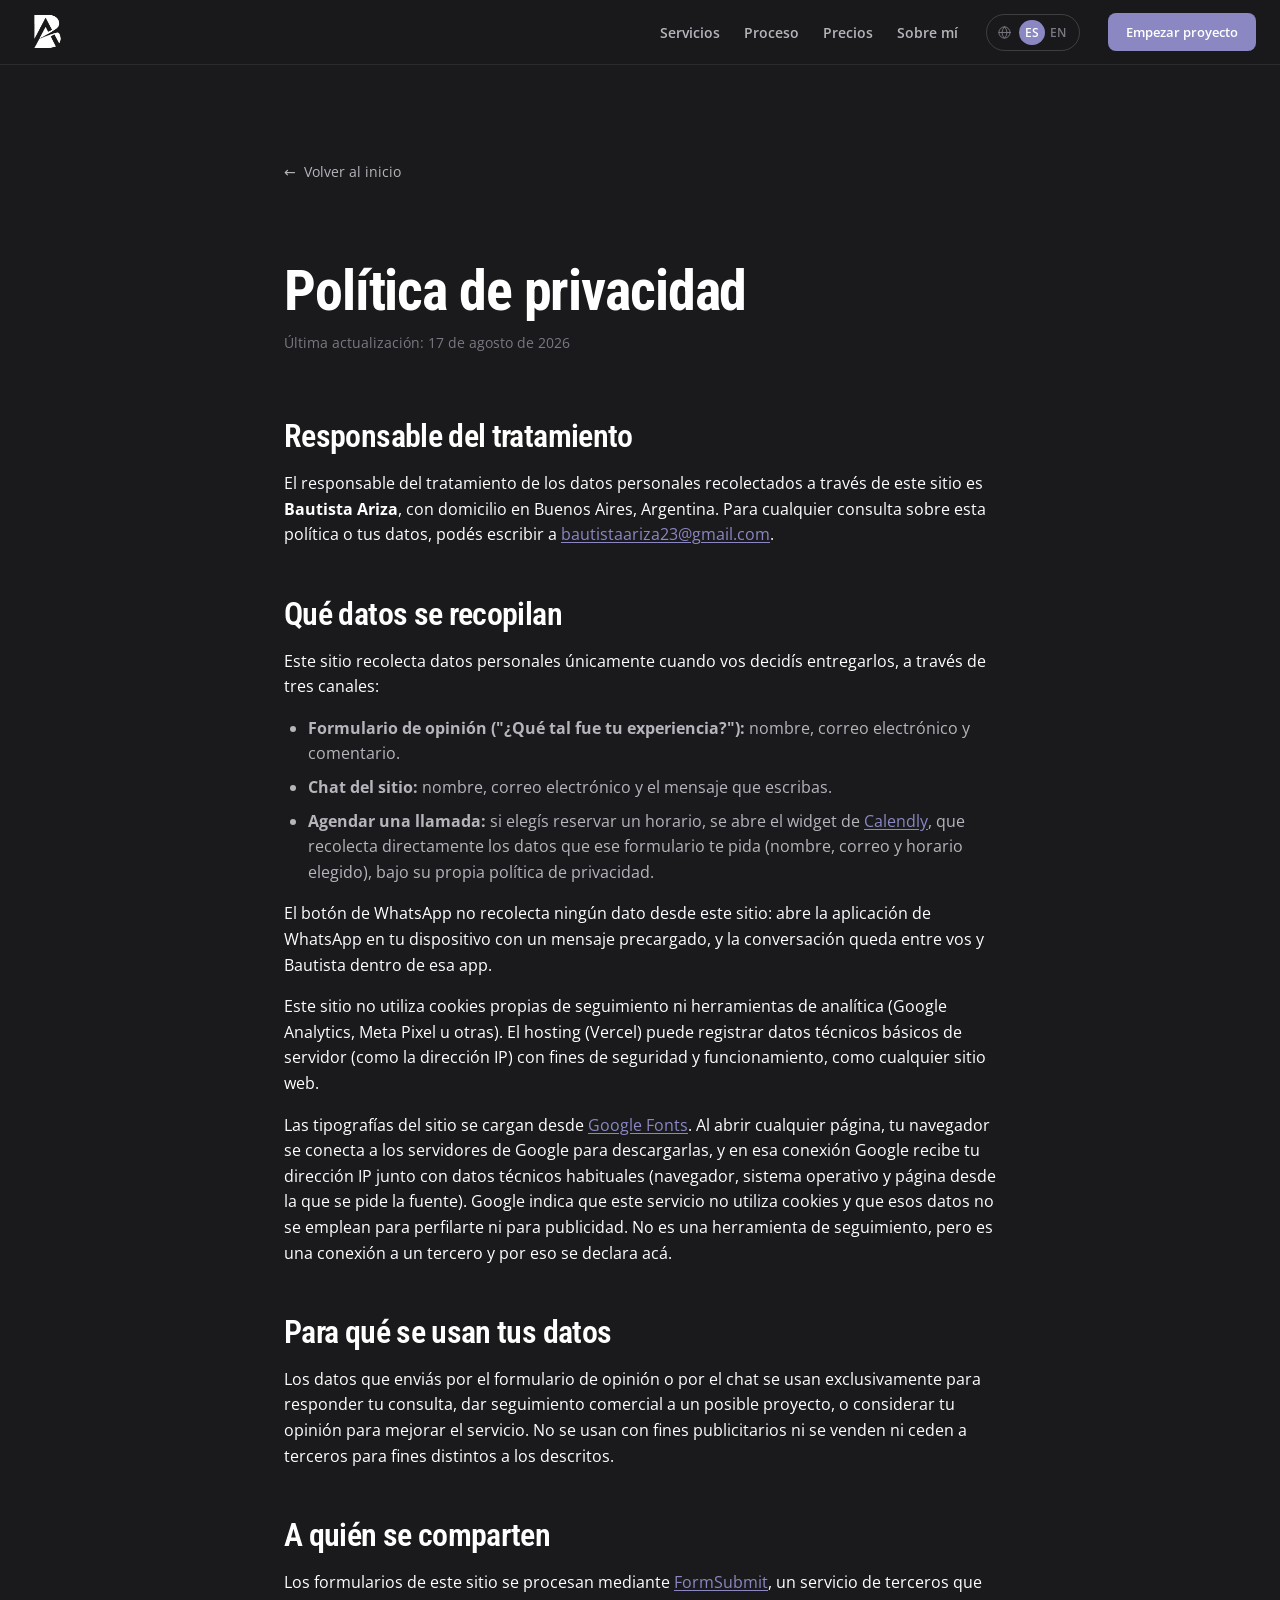
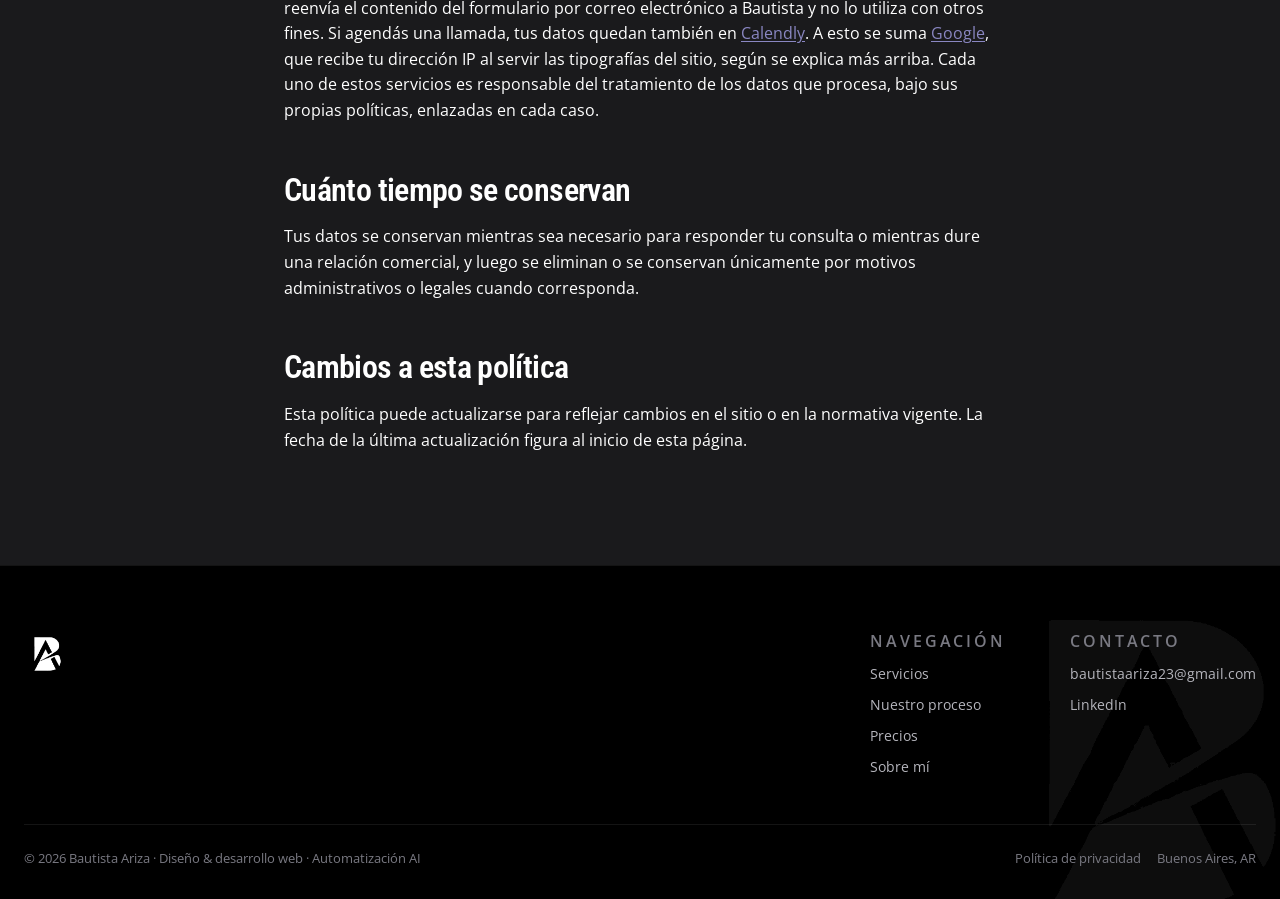
==== commit 609d7b76: "Politica de privacidad: quitar el apartado "Tus derechos" Se elimina el titulo, el parrafo sobre acc" ====
--- a/privacidad.html
+++ b/privacidad.html
@@ -153,18 +153,6 @@
           mientras dure una relación comercial, y luego se eliminan o se conservan
           únicamente por motivos administrativos o legales cuando corresponda.</p>
 
-        <h2>Tus derechos</h2>
-        <p>De acuerdo con la Ley N.º 25.326 de Protección de Datos Personales, tenés
-          derecho a acceder, rectificar, actualizar o solicitar la supresión de tus
-          datos personales. Podés ejercer estos derechos escribiendo a
-          <a href="mailto:bautistaariza23@gmail.com">bautistaariza23@gmail.com</a>.</p>
-        <p class="legal-note">
-          La Agencia de Acceso a la Información Pública, órgano de control de la
-          Ley N.º 25.326, tiene la atribución de atender las denuncias y reclamos que
-          se interpongan con relación al incumplimiento de las normas sobre protección
-          de datos personales.
-        </p>
-
         <h2>Cambios a esta política</h2>
         <p>Esta política puede actualizarse para reflejar cambios en el sitio o en la
           normativa vigente. La fecha de la última actualización figura al inicio de
@@ -236,17 +224,6 @@
           for the duration of a business relationship, and is then deleted or kept
           only for administrative or legal reasons where applicable.</p>
 
-        <h2>Your rights</h2>
-        <p>Under Argentina's Personal Data Protection Law No. 25,326, you have the
-          right to access, correct, update or request deletion of your personal
-          data. You can exercise these rights by writing to
-          <a href="mailto:bautistaariza23@gmail.com">bautistaariza23@gmail.com</a>.</p>
-        <p class="legal-note">
-          The Agencia de Acceso a la Información Pública, Argentina's data
-          protection authority, is empowered to handle complaints related to
-          non-compliance with personal data protection rules.
-        </p>
-
         <h2>Changes to this policy</h2>
         <p>This policy may be updated to reflect changes to the site or to
           applicable law. The last-updated date appears at the top of this page.</p>
--- a/css/styles.css
+++ b/css/styles.css
@@ -1202,13 +1202,6 @@
   text-underline-offset: 2px;
 }
 
-.legal-note {
-  border-left: 2px solid var(--border-default);
-  padding-left: var(--s-4);
-  font-size: var(--t-sm);
-  color: var(--c-ink-500);
-}
-
 /* --- Contacto ----------------------------------------------------------- */
 .contact {
   padding: var(--s-32) var(--s-6);
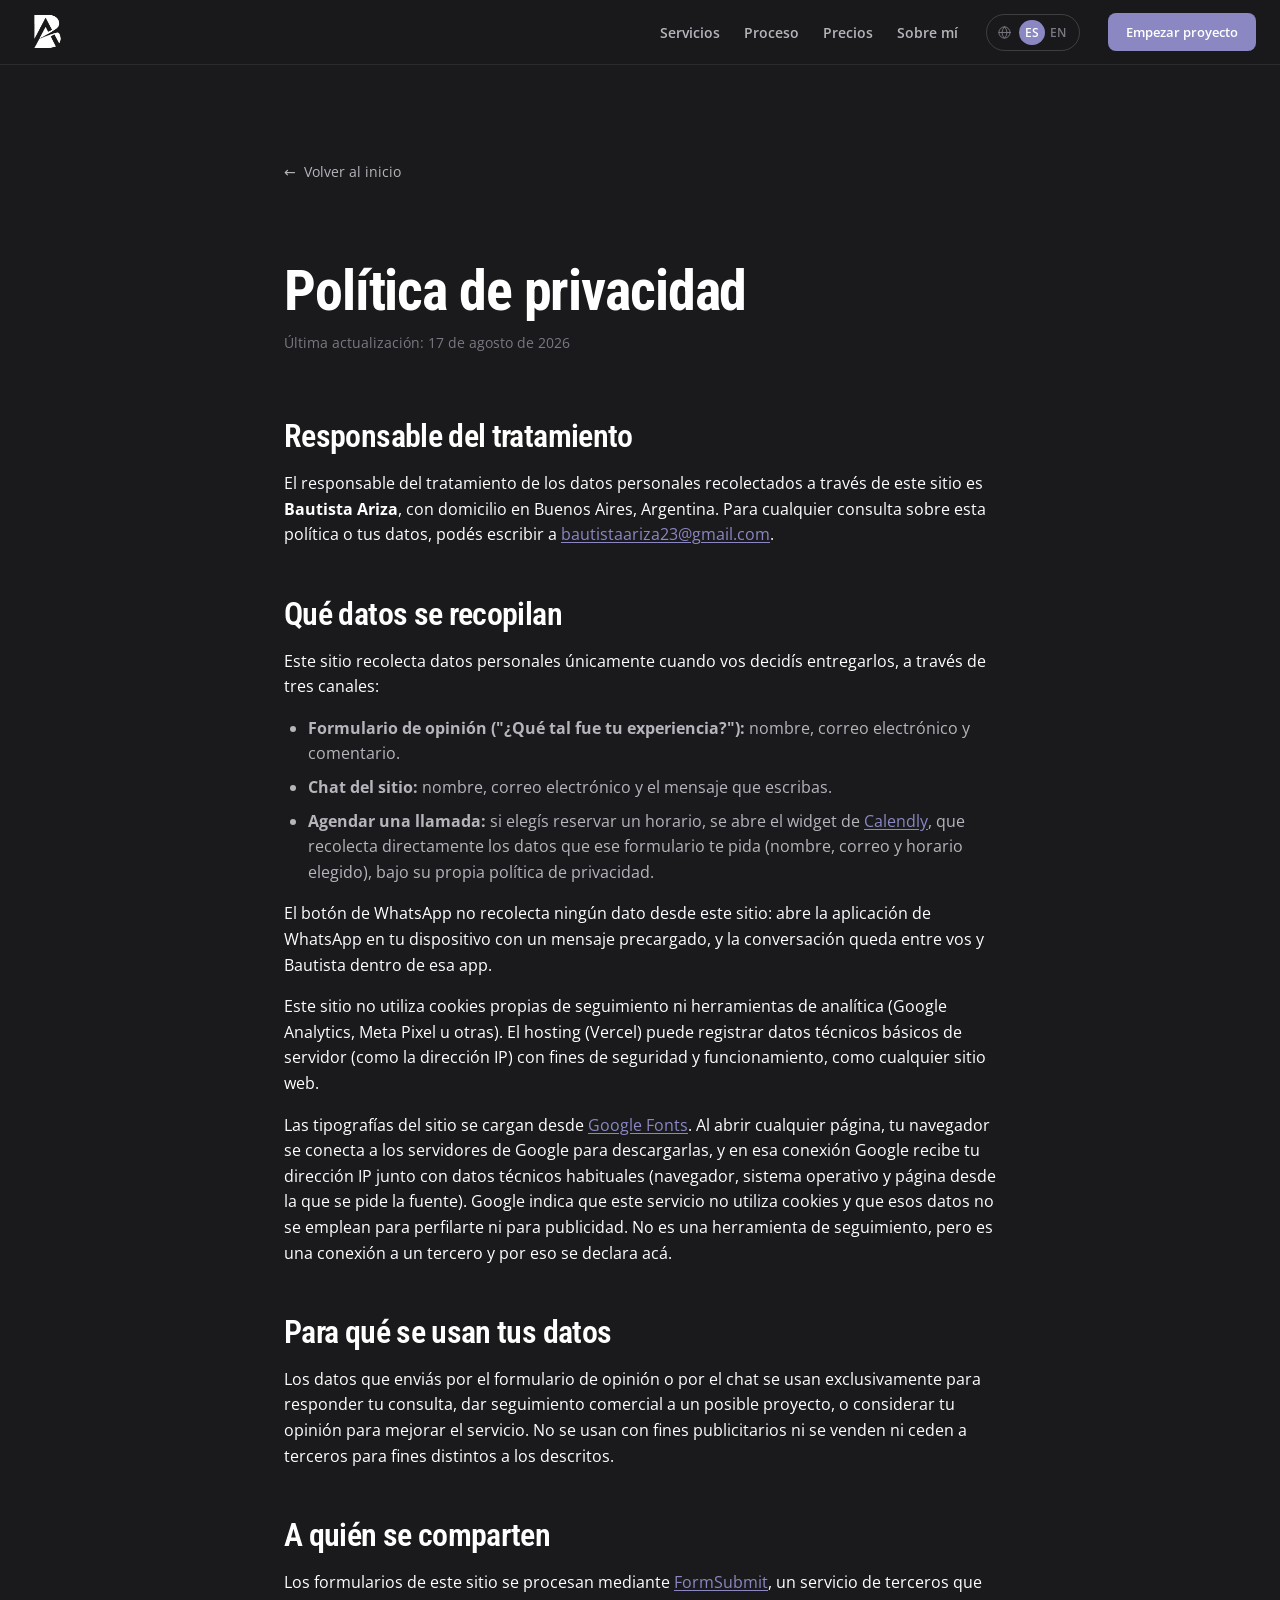
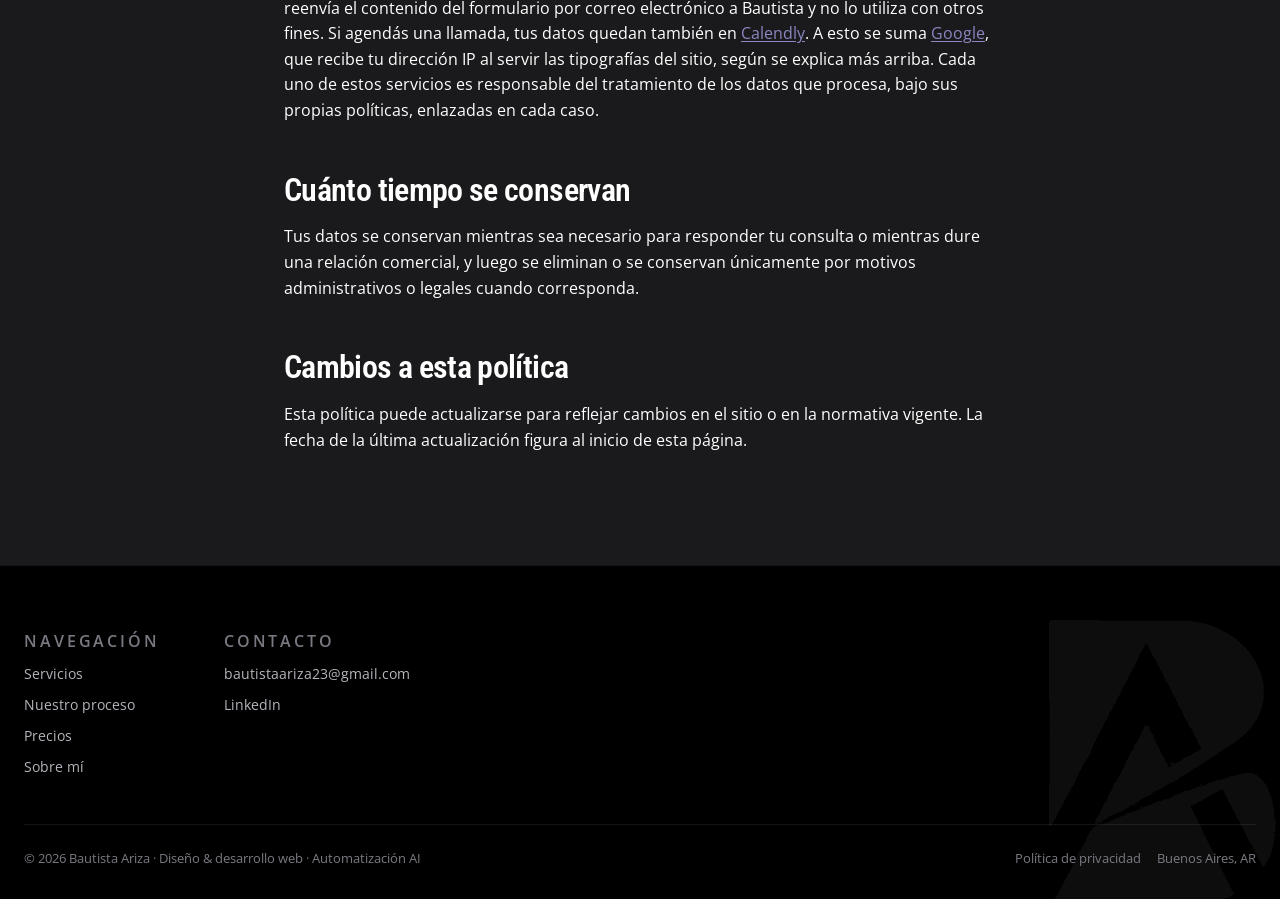
==== commit 9a728767: "Footer: quitar el logo, quedan solo Navegacion y Contacto Se elimina el bloque .footer-about (logo) " ====
--- a/privacidad.html
+++ b/privacidad.html
@@ -240,12 +240,6 @@
 
   <div class="footer-inner">
     <div class="footer-cols">
-      <div class="footer-about">
-        <div class="footer-brand">
-          <img src="assets/img/logo.png" alt="Bautista Ariza">
-        </div>
-      </div>
-
       <nav class="footer-nav">
         <div class="footer-col">
           <span class="footer-col-title"><span class="lang-es">Navegación</span><span class="lang-en">Navigation</span></span>
--- a/css/styles.css
+++ b/css/styles.css
@@ -88,6 +88,17 @@
   border: 0;
 }
 
+/* Campo trampa anti-spam (honeypot): invisible para personas y lectores de
+   pantalla; los bots que completan todos los campos lo llenan y FormSubmit
+   descarta el envío. */
+.hp-field {
+  position: absolute;
+  left: -9999px;
+  width: 1px;
+  height: 1px;
+  overflow: hidden;
+}
+
 /* Grillas responsivas */
 .grid {
   display: grid;
@@ -206,6 +217,22 @@
   transform: translateY(0) scale(0.98);
 }
 
+/* Ícono de flecha dentro de un botón (Hugeicons circle-arrow-up-right-02,
+   stroke rounded — mismo paquete que el "+" del FAQ). En reposo apunta
+   arriba a la derecha; al pasar el mouse (o enfocar con teclado) gira 45°
+   y apunta a la derecha. El círculo está centrado en el viewBox, así que
+   girar el SVG entero solo mueve la flecha. Al salir, la transición lo
+   devuelve a su posición original. */
+.btn-icon {
+  flex-shrink: 0;
+  transition: transform var(--dur-normal) var(--ease-out);
+}
+
+.btn:hover .btn-icon,
+.btn:focus-visible .btn-icon {
+  transform: rotate(45deg);
+}
+
 .btn-primary {
   background: var(--c-brand-purple-300);
   color: var(--c-white);
@@ -252,7 +279,7 @@
   justify-content: center;
 }
 
-/* WhatsApp: el verde de la marca lo hace reconocible sin competir con el CTA principal */
+/* WhatsApp: el verde de la marca lo hace reconocible de un vistazo */
 .btn-whatsapp {
   border: 1px solid rgba(37, 211, 102, 0.45);
   color: #4ade80;
@@ -725,6 +752,19 @@
   max-width: 560px;
   margin: 0 0 var(--s-16);
   line-height: var(--lh-relaxed);
+}
+
+/* Grilla de precios: con 5 tarjetas, 4 columnas dejarían una sola huérfana
+   abajo. Flex con wrap centrado arma filas de 3 + 2 (2 + 2 + 1 en tablet)
+   sin que la última fila quede pegada a la izquierda. */
+.price-grid {
+  display: flex;
+  flex-wrap: wrap;
+  justify-content: center;
+}
+
+.price-grid > .price-card {
+  flex: 0 1 calc((100% - 2 * var(--s-6)) / 3);
 }
 
 .price-card {
@@ -1274,25 +1314,6 @@
   margin-bottom: var(--s-12);
 }
 
-.footer-about {
-  max-width: 320px;
-  display: flex;
-  flex-direction: column;
-  gap: var(--s-4);
-}
-
-.footer-brand {
-  display: flex;
-  align-items: center;
-  gap: var(--s-3);
-}
-
-.footer-brand img {
-  width: 44px;
-  height: 49px;
-  object-fit: contain;
-}
-
 .footer-nav {
   display: flex;
   gap: var(--s-16);
@@ -1415,6 +1436,10 @@
   transition-delay: 240ms;
 }
 
+.grid > [data-reveal]:nth-child(5) {
+  transition-delay: 320ms;
+}
+
 .grid-3 > [data-reveal]:nth-child(2) {
   transition-delay: 100ms;
 }
@@ -1461,6 +1486,10 @@
   .grid-4 {
     grid-template-columns: repeat(2, 1fr);
   }
+
+  .price-grid > .price-card {
+    flex-basis: calc((100% - var(--s-6)) / 2);
+  }
 }
 
 @media (max-width: 960px) {
@@ -1484,8 +1513,23 @@
     grid-template-columns: 1fr;
   }
 
+  .price-grid > .price-card {
+    flex-basis: 100%;
+  }
+
   .fb-fields {
     grid-template-columns: 1fr;
+  }
+
+  /* En mobile los botones de experiencia se apilan: la opción positiva
+     arriba y "No tuve una buena experiencia" debajo. */
+  .fb-choices {
+    flex-direction: column-reverse;
+    align-items: stretch;
+  }
+
+  .fb-choices .btn {
+    justify-content: center;
   }
 
   .section,
